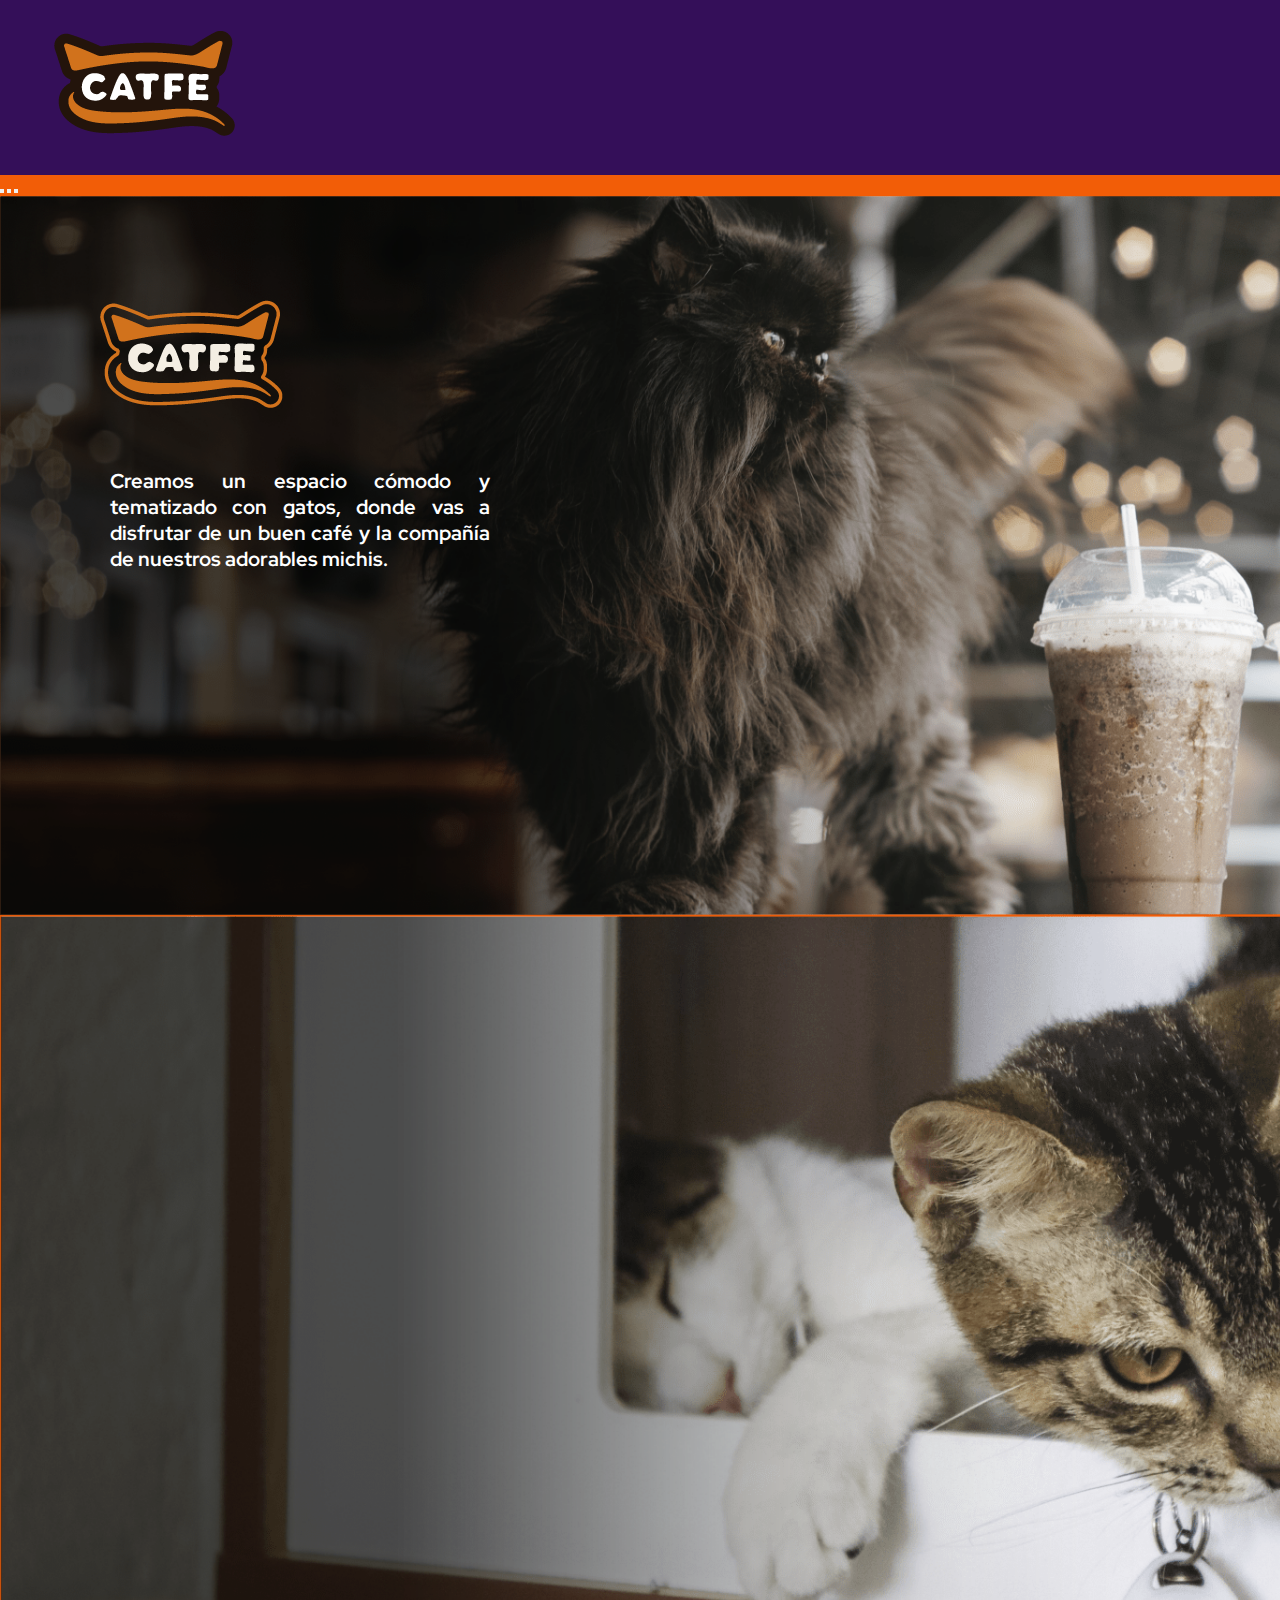
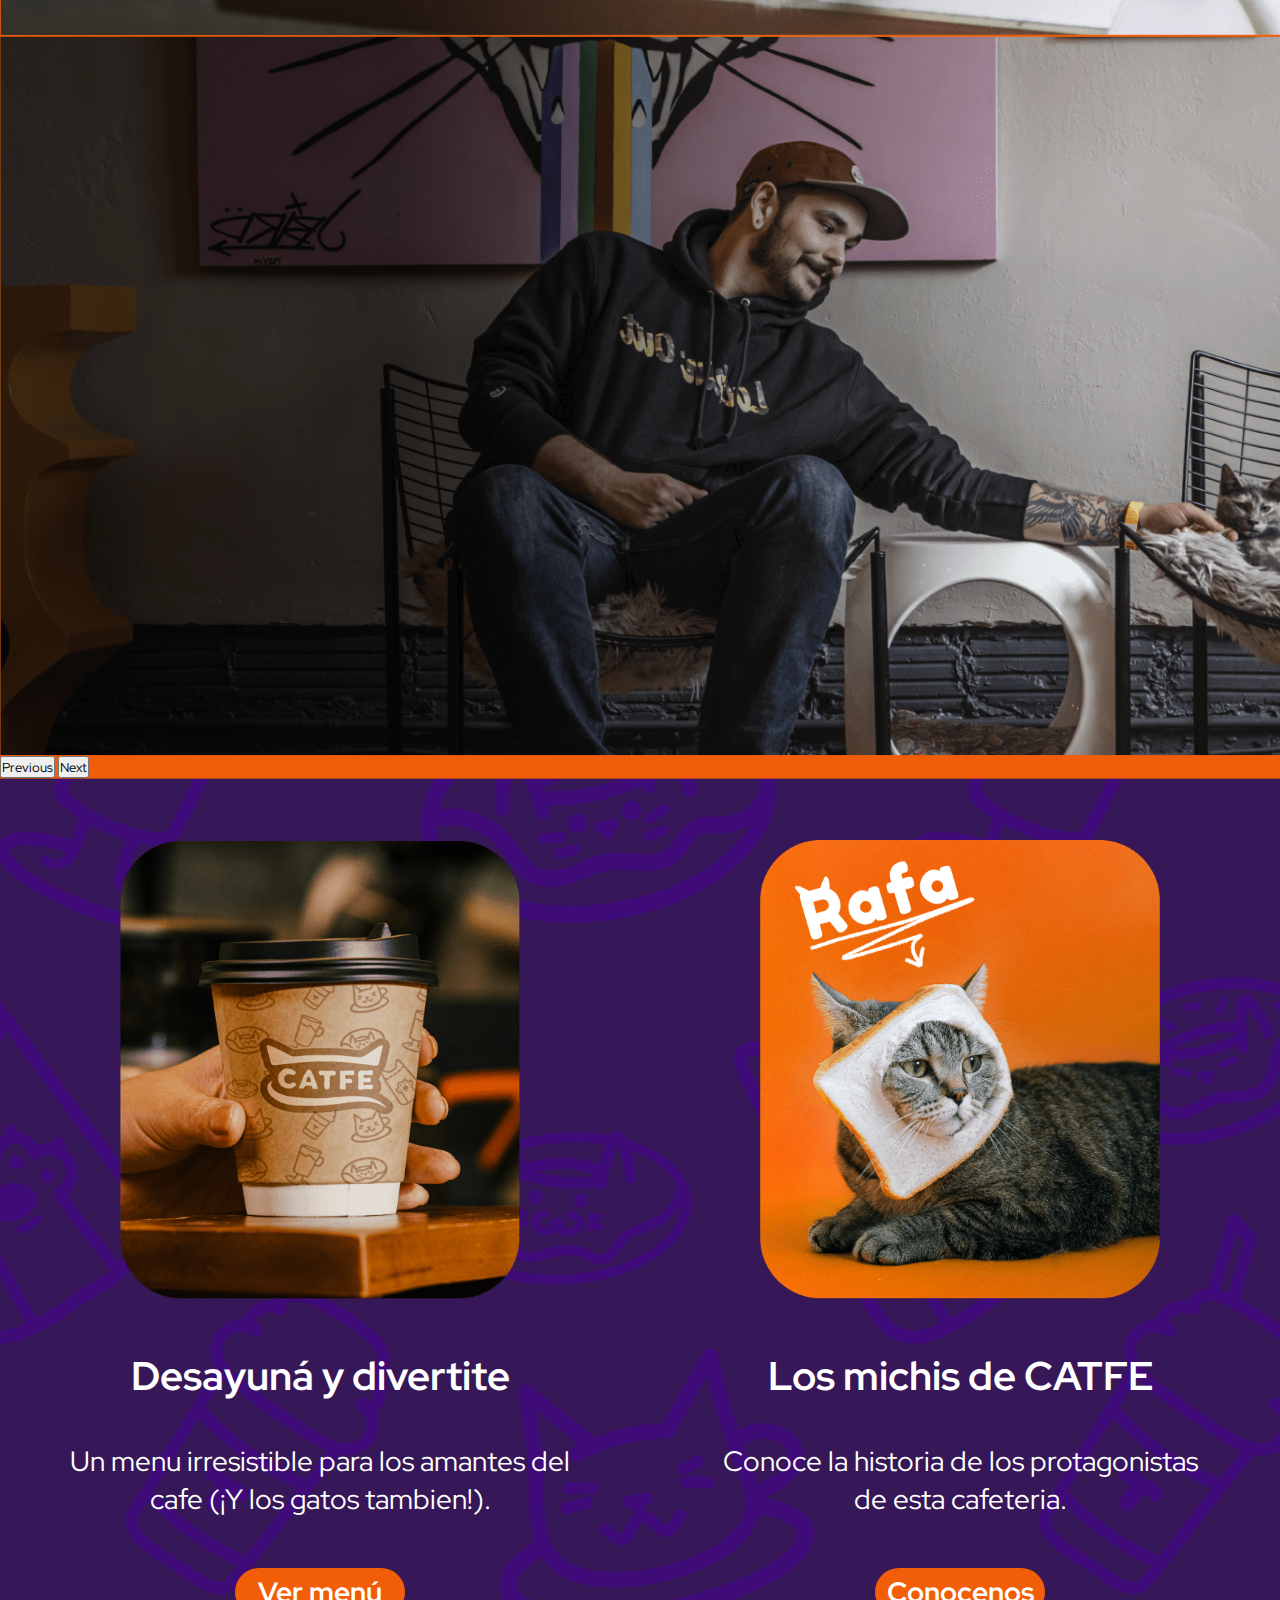
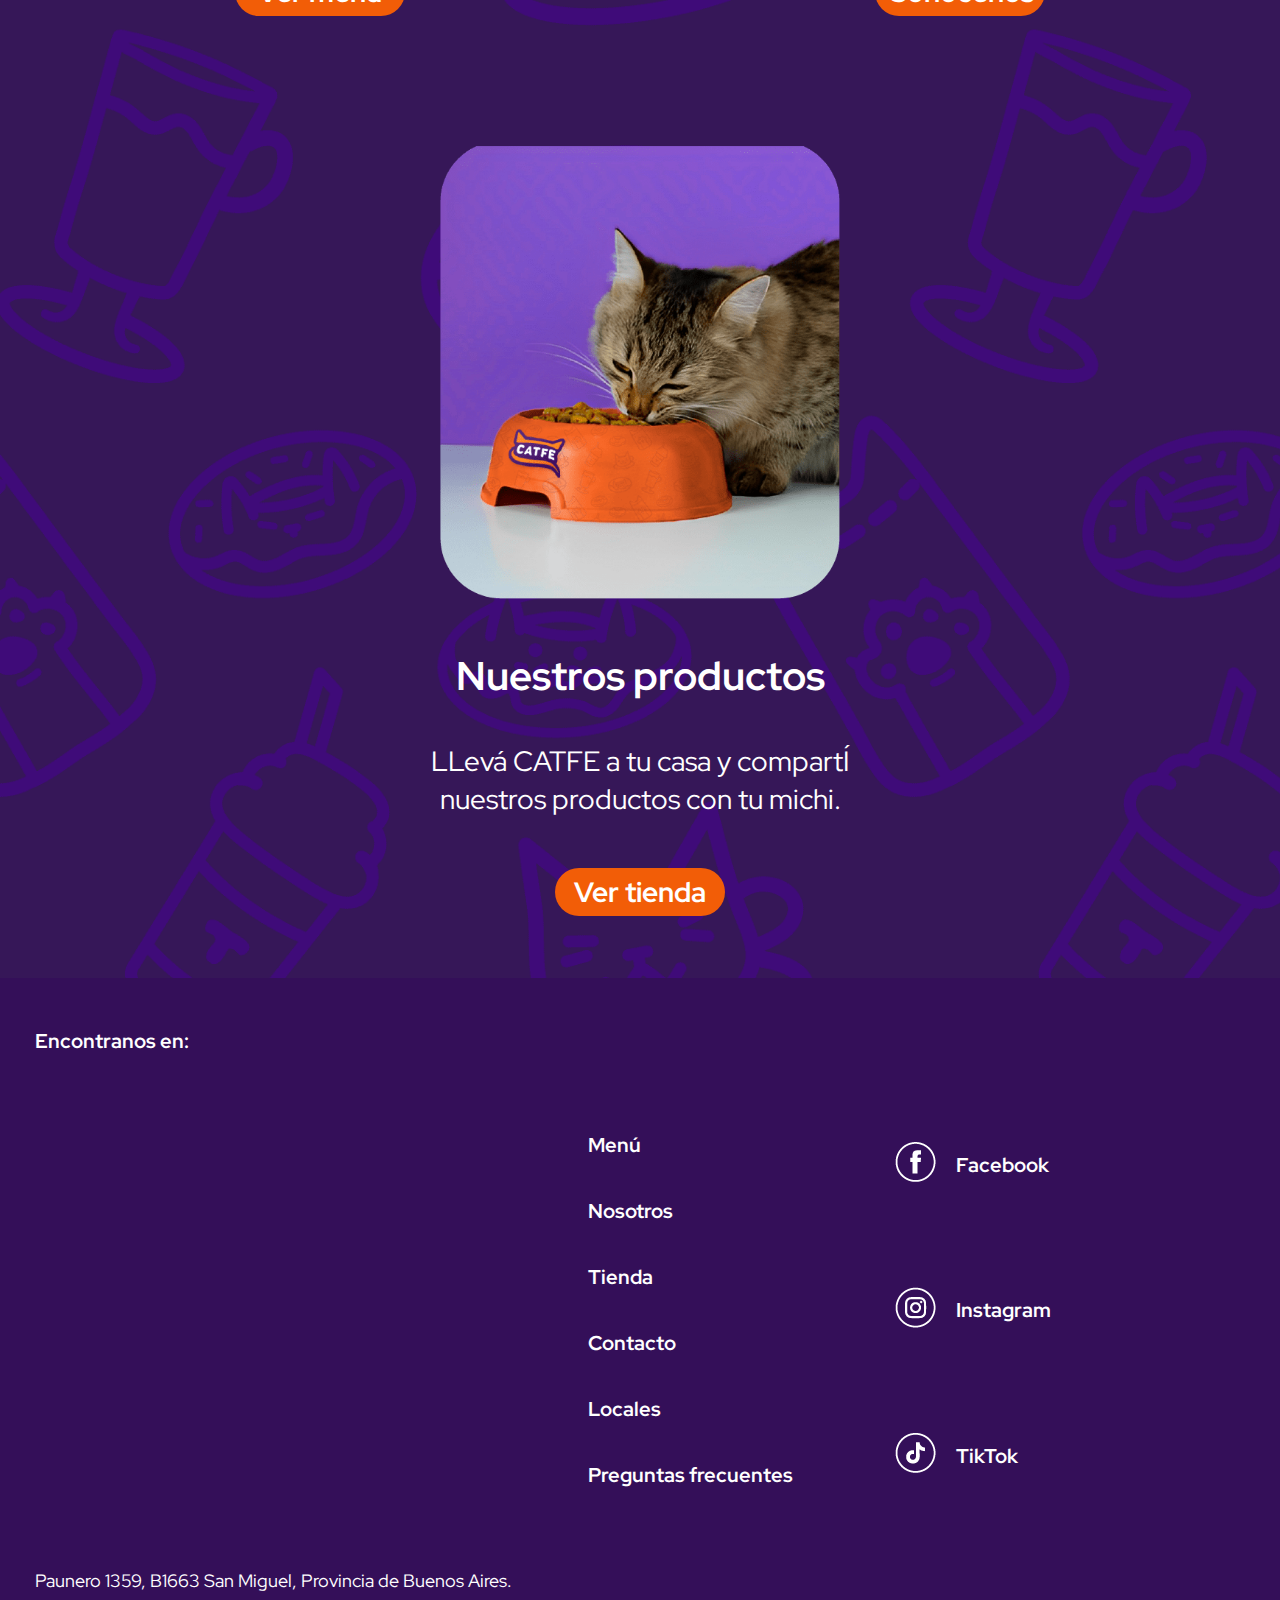
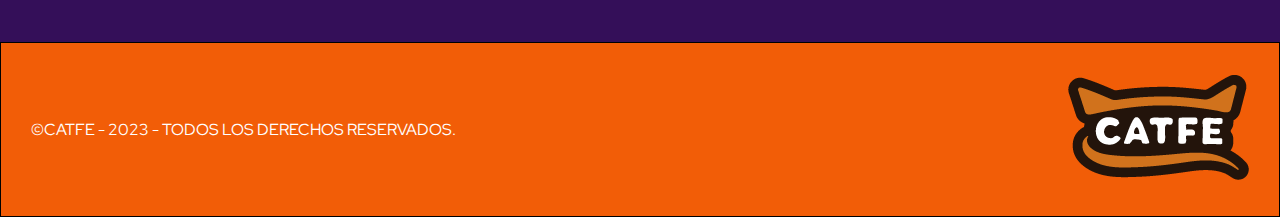
==== index.html @ cca4a837 "Update carousell and img" ====
<!DOCTYPE html>
<html lang="en">

<head>
  <meta charset="UTF-8">
  <meta http-equiv="X-UA-Compatible" content="IE=edge">
  <meta name="viewport" content="width=device-width, initial-scale=1.0">
  <link rel="stylesheet" href="./css/styles.css">
  <link href="https://cdn.jsdelivr.net/npm/bootstrap@5.3.0-alpha1/dist/css/bootstrap.min.css" rel="stylesheet"
    integrity="sha384-GLhlTQ8iRABdZLl6O3oVMWSktQOp6b7In1Zl3/Jr59b6EGGoI1aFkw7cmDA6j6gD" crossorigin="anonymous">
  <script src="https://cdn.jsdelivr.net/npm/bootstrap@5.3.0-alpha1/dist/js/bootstrap.bundle.min.js"
    integrity="sha384-w76AqPfDkMBDXo30jS1Sgez6pr3x5MlQ1ZAGC+nuZB+EYdgRZgiwxhTBTkF7CXvN"
    crossorigin="anonymous"></script>
  <link rel="preconnect" href="https://fonts.googleapis.com">
  <link rel="preconnect" href="https://fonts.gstatic.com" crossorigin>
  <link href="https://fonts.googleapis.com/css2?family=Red+Hat+Display&display=swap" rel="stylesheet">
  <link rel="shortcut icon" href="./assets/catfelogo1.png" />
  <link rel="stylesheet" href="https://cdnjs.cloudflare.com/ajax/libs/font-awesome/6.3.0/css/all.min.css"
    integrity="sha512-SzlrxWUlpfuzQ+pcUCosxcglQRNAq/DZjVsC0lE40xsADsfeQoEypE+enwcOiGjk/bSuGGKHEyjSoQ1zVisanQ=="
    crossorigin="anonymous" referrerpolicy="no-referrer" />
  <title>Catfe</title>
</head>

<header>
  <nav>
    <div class="headerLogo">
      <a href="index.html"><img class="headerLogoImg" src="./assets/catfelogo1.png" alt="catfe logo"></a>
    </div>
    <div class="navRight">
      <ul>
        <li class="navBarItem"><a href="./pages/menu.html">MENÚ</a></li>
        <li class="navBarItem"><a href="./pages/nosotros.html">NOSOTROS</a></li>
        <li class="navBarItem"><a href="./pages/tienda.html">TIENDA</a></li>
        <li class="navBarItem"><a href="./pages/contacto.html">CONTACTO</a></li>
      </ul>
    </div>
    <label class="bars" for="check"><i class="fa-solid fa-bars"></i></label>
  </nav>
</header>

<body>
  <input type="checkbox" id="check">
  <div class="responsiveMenu">
    <ul>
      <li><a href="./pages/menu.html" class="responsiveMenuItem">MENÚ</a></li>
      <li><a href="./pages/nosotros.html">NOSOTROS</a></li>
      <li><a href="./pages/tienda.html">TIENDA</a></li>
      <li><a href="./pages/contacto.html">CONTACTO</a></li>
    </ul>
  </div>
  <div class="overCarousel">
    <div class="logoOverCarousel">
      <img src="./assets/catfelogo2.png" alt="catfe logo">
    </div>
    <div class="textOverCarousel">
      Creamos un espacio cómodo y tematizado con gatos, donde vas a disfrutar de un buen café y la compañía de nuestros
      adorables michis.
    </div>
  </div>
  <div class="carousel">
    <div id="carouselExampleIndicators" class="carousel slide">
      <div class="carousel-indicators">
        <button type="button" data-bs-target="#carouselExampleIndicators" data-bs-slide-to="0" class="active"
          aria-current="true" aria-label="Slide 1"></button>
        <button type="button" data-bs-target="#carouselExampleIndicators" data-bs-slide-to="1"
          aria-label="Slide 2"></button>
        <button type="button" data-bs-target="#carouselExampleIndicators" data-bs-slide-to="2"
          aria-label="Slide 3"></button>
      </div>
      <div class="carousel-inner">
        <div class="carousel-item active">
          <img src="./assets/Carrusel 1.png" class="d-block c-img w-100" alt="Gato negro">
        </div>
        <div class="carousel-item">
          <img src="./assets/Carrusel 2.png" class="d-block c-img w-100" alt="Gato acostado">
        </div>
        <div class="carousel-item">
          <img src="./assets/Carrusel 3.png" class="d-block c-img w-100" alt="Acariciando gato">
        </div>
      </div>
      <button class="carousel-control-prev" type="button" data-bs-target="#carouselExampleIndicators"
        data-bs-slide="prev">
        <span class="carousel-control-prev-icon" aria-hidden="true"></span>
        <span class="visually-hidden">Previous</span>
      </button>
      <button class="carousel-control-next" type="button" data-bs-target="#carouselExampleIndicators"
        data-bs-slide="next">
        <span class="carousel-control-next-icon" aria-hidden="true"></span>
        <span class="visually-hidden">Next</span>
      </button>
    </div>
  </div>
 
  <div class="cards">
    <div class="cardBox">
      <div class="cardBoxImg">
        <img class="cardImage" src="./assets/Desayuna .png" alt="Desayuna">
      </div>
      <div class="cardTitle">
        Desayuná y divertite
      </div>
      <div class="cardText">
        Un menu irresistible para los amantes del cafe (¡Y los gatos tambien!).
      </div>
      <div class="cardButton">
        <a href="./pages/menu.html">Ver menú</a>
      </div>
    </div>
    <div class="cardBox">
      <div class="cardBoxImg">
        <img class="cardImage" src="./assets/Los michis.png" alt="Los michis">
      </div>
      <div class="cardTitle">
        Los michis de CATFE
      </div>
      <div class="cardText">
        Conoce la historia de los protagonistas de esta cafeteria.
      </div>
      <div class="cardButton">
        <a href="./pages/nosotros.html">Conocenos</a>
      </div>
    </div>
    <div class="cardBox">
      <div class="cardBoxImg">
        <img class="cardImage" src="./assets/Nuestros productos.png" alt="Productos">
      </div>
      <div class="cardTitle">
        Nuestros productos
      </div>
      <div class="cardText">
        LLevá CATFE a tu casa y compartÍ nuestros productos con tu michi.
      </div>
      <div class="cardButton">
        <a href="./pages/tienda.html">Ver tienda</a>
      </div>
    </div>
  </div>
</body>

<footer>
  <div class="footerUp">
    <div class="location">
      <div class="locationTitle">
        Encontranos en:
      </div>
      <div class="mapBox">
        <iframe class="locationMap"
          src="https://www.google.com/maps/embed?pb=!1m18!1m12!1m3!1d3286.400500381599!2d-58.708805399999996!3d-34.543413699999995!2m3!1f0!2f0!3f0!3m2!1i1024!2i768!4f13.1!3m3!1m2!1s0x95bcbdfd90e41bb9%3A0x206c4e652dd1e69f!2sHavanna!5e0!3m2!1ses-419!2sar!4v1676316884840!5m2!1ses-419!2sar"
          width="600" height="450" style="border:0;" allowfullscreen="" loading="lazy"
          referrerpolicy="no-referrer-when-downgrade"></iframe>
      </div>
      <div class="locationDescription">
        Paunero 1359, B1663 San Miguel, Provincia de Buenos Aires.
      </div>
    </div>
    <div class="footerLinks">
      <ul>
        <li><a href="./pages/menu.html">Menú</a></li>
        <li><a href="./pages/nosotros.html">Nosotros</a></li>
        <li><a href="./pages/tienda.html">Tienda</a></li>
        <li><a href="./pages/contacto.html">Contacto</a></li>
        <li><a href="./pages/locales.html">Locales</a></li>
        <li><a href="./pages/faqs.html">Preguntas frecuentes</a></li>
      </ul>
    </div>
    <div>
      <div class="footerRedes">
        <div class="redLogo">
          <img src="./assets/facebook-icon.png" alt="Ícono Facebook">
        </div>
        <div class="redName">
          Facebook
        </div>
      </div>
      <div class="footerRedes">
        <div class="redLogo">
          <img src="./assets/ig-icon.png" alt="Ícono Instagram">
        </div>
        <div class="redName">
          Instagram
        </div>
      </div>
      <div class="footerRedes">
        <div class="redLogo">
          <img src="./assets/tiktok-icon.png" alt="Ícono TikTok">
        </div>
        <div class="redName">
          TikTok
        </div>
      </div>
    </div>
  </div>
  <div class="footerDown">
    <div class="footerDownLeft">
      ©CATFE - 2023 - TODOS LOS DERECHOS RESERVADOS.
    </div>
    <div class="footerDownRight">
      <img class="footerLogo" src="./assets/catfelogo1.png" alt="Footer logo">
    </div>
  </div>
</footer>

</html>
---- css/styles.css ----
/* Main config */

* {
    margin: 0;
    padding: 0;
    list-style: none;
    text-decoration: none;
    box-sizing: border-box;
    font-family: 'Red Hat Display', sans-serif;
}

html {
    max-width: 1920px;
    margin: 0 auto;
    background-color: #F25D07;
}

/* Header style */

header {
    background-color: #340F59;
    height: 175px;
    z-index: 1;
}

nav {
    display: flex;
    justify-content: space-between;
}

.headerLogo {
    height: 68px;
    padding-top: 31px;
    padding-bottom: 31px;
    padding-left: 54px;
}

nav div ul {
    display: flex;
    padding-right: 30px;
}

.navBarItem {
    line-height: 175px;
    padding-left: 30px;
    padding-right: 30px;
}

nav div ul li a {
    color: white;
    font-size: 20px;
    text-decoration: none;
    font-weight: bold;
}

.bars {
    color: #F25D07;
    display: none;
}

#check {
    display: none;
}

/*Body style */

.responsiveMenu {
    display: none;
}

.overCarousel {
    position: absolute;
    top: 300px;
    left: 100px;
    z-index: 1;
    width: 400px;
}

.textOverCarousel {
    margin-top: 50px;
    padding: 5px 10px;
    border-radius: 10px;
    color: white;
    text-align: justify;
    font-size: 20px;
    font-weight: bold;
}

.carousel {
    z-index: 0;
}

.carousel-item {
    height: 80vh;
}

.c-img {
    height: 100%;
    object-fit: cover;
}

.cards {
    background-image: url("../assets/fondo-cards.png");
    height: 950px;
    display: flex;
    flex-wrap: wrap;
    justify-content: space-around;
    align-items: center;
}

.cardBox {
    width: 500px;
}

.cardImage {
    width: 400px;
    text-align: center;
    margin-bottom: 50px;
}

.cardBoxImg {
    display: flex;
    justify-content: center;
}

.cardTitle {
    color: white;
    text-align: center;
    font-weight: bold;
    font-size: 40px;
}

.cardText {
    color: white;
    text-align: center;
    font-size: 28px;
    margin-top: 40px;
}

.cardButton a {
    text-decoration: none;
    color: white;
    font-weight: bold;
}

.cardButton {
    text-align: center;
    background-color: #F25D07;
    width: 170px;
    margin: 0 auto;
    border-radius: 100px;
    font-size: 28px;
    padding: 5px 10px;
    margin-top: 50px;
}

/* Footer style */

.footerUp {
    display: flex;
    background-color: #340F59;
    color: white;
    justify-content: space-between;
    padding: 50px 35px;
    align-items: center;
}

.locationTitle {
    font-weight: bold;
    font-size: 20px;
    padding-bottom: 30px;
}

.locationMap {
    width: 500px;
}

.locationDescription {
    padding-top: 30px;
    font-size: 18px;
}

.footerLinks {
    margin-left: -400px;
}

.footerLinks ul li {
    padding: 20px;
    font-size: 20px;
}

.footerLinks ul li a {
    color: white;
    text-decoration: none;
    font-weight: bold;
}

.footerRedes {
    display: flex;
    padding: 30px;
    margin-left: -400px;
}

.redLogo {
    padding: 20px;
}

.redName {
    font-size: 20px;
    margin: auto 0;
    font-weight: bold;
}

.footerDown {
    display: flex;
    justify-content: space-between;
    background-color: #F25D07;
    color: white;
    border: solid 1px black;
    height: 175px;
    padding: 30px;
}

.footerDownLeft {
    margin: auto 0;
}

.footerDownRight {
    margin: auto 0;
}

/* Mobile style */

@media screen and (max-width: 1499px) {

    .navRight {
        display: none;
    }

    .bars {
        display: block;
        font-size: 50px;
        line-height: 175px;
        margin-right: 50px;
    }

    .responsiveMenu {
        display: block;
        position: absolute;
        z-index: 1;
        background-color: #F25D07;
        width: 100vw;
        height: 100vh;
        text-align: center;
        left: -100%;
        transition: all 0.5s;
    }

    #check:checked + .responsiveMenu {
        left: 0%;
    }

    .responsiveMenu ul li a {
        text-decoration: none;
        color: white;
        font-size: 30px;
        font-weight: bold;
        line-height: 160px;
    }

    .cards {
        height: 1800px;
        background-repeat: no-repeat;
        background-size: cover;
    }

}

@media screen and (max-width: 1199px) {

    .footerUp {
        flex-direction: column;
    }

    .mapBox {
        text-align: center;
    }

    .locationMap {
        width: 400px;
        height: 400px;
    }

    .locationDescription {
        margin-bottom: 50px;
    }

    .footerLinks {
        text-align: center;
        margin: 0;
    }

    .footerLinks ul {
        padding: 0;
        margin-bottom: 50px;
    }

    .footerRedes {
        text-align: center;
        margin: 0;
        padding: 0;
    }

}

@media screen and (max-width: 999px) {

    .cards {
        padding-top: 1px;
        height: 2200px;
        display: block;
    }

    .cardBox {
        width: 500px;
        margin: 100px auto;
    }

    .cardImage {
        width: 300px;
        text-align: center;
        margin-bottom: 50px;
    }

    .cardTitle {
        font-size: 30px;
    }

    .cardText {
        font-size: 18px;
    }

    .cardButton {
        width: 120px;
        font-size: 18px;
    }

    .footerLogo {
        height: 70px;
        padding-left: 50px;
    }

    .headerLogoImg {
        height: 70px;
        margin-top: 20px;
    }

    .cardBox {
        width: 300px;
        margin: 100px auto;
    }

    .locationMap {
        width: 380px;
        height: 380px;
    }

    .footerDownLeft {
        font-size: 13px;
    }

    .headerLogo {
        padding-left: 15px;
    }

}

@media screen and (max-width: 400px) {

    .locationMap {
        width: 330px;
        height: 330px;
    }

}
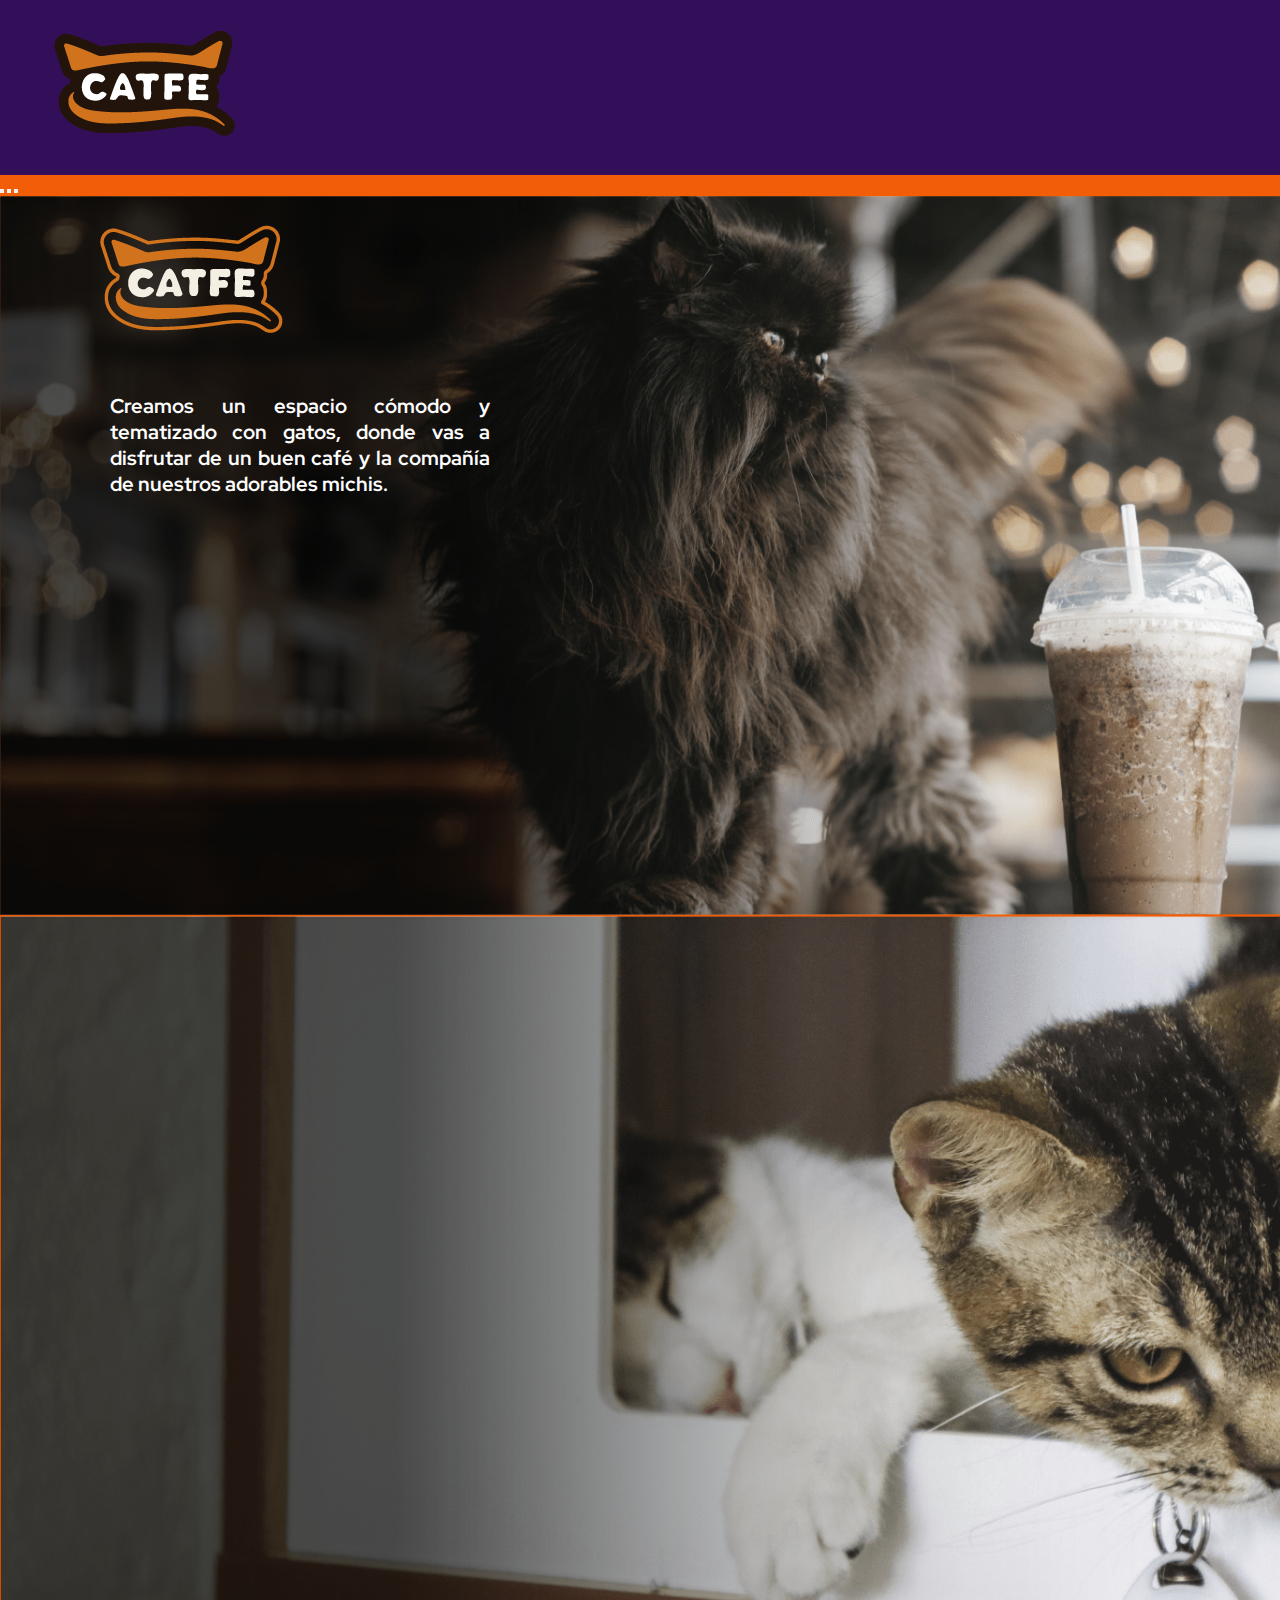
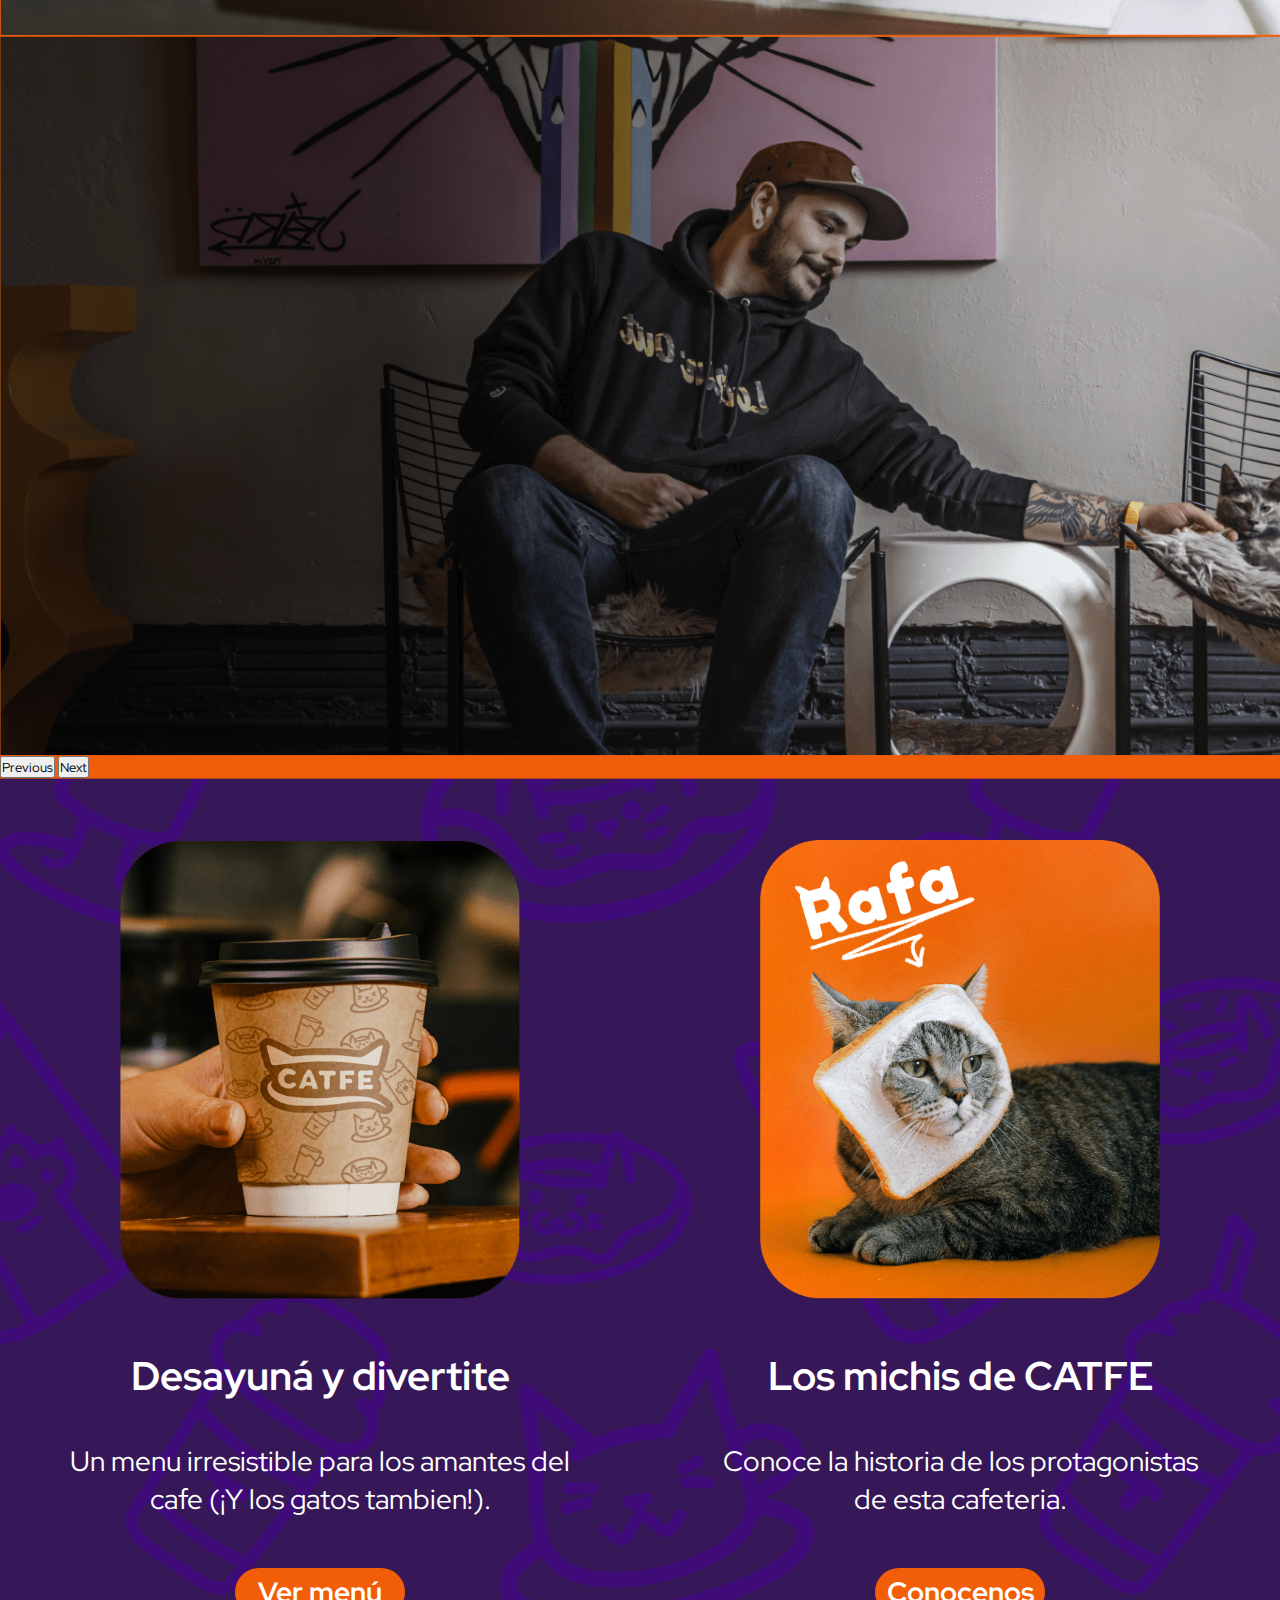
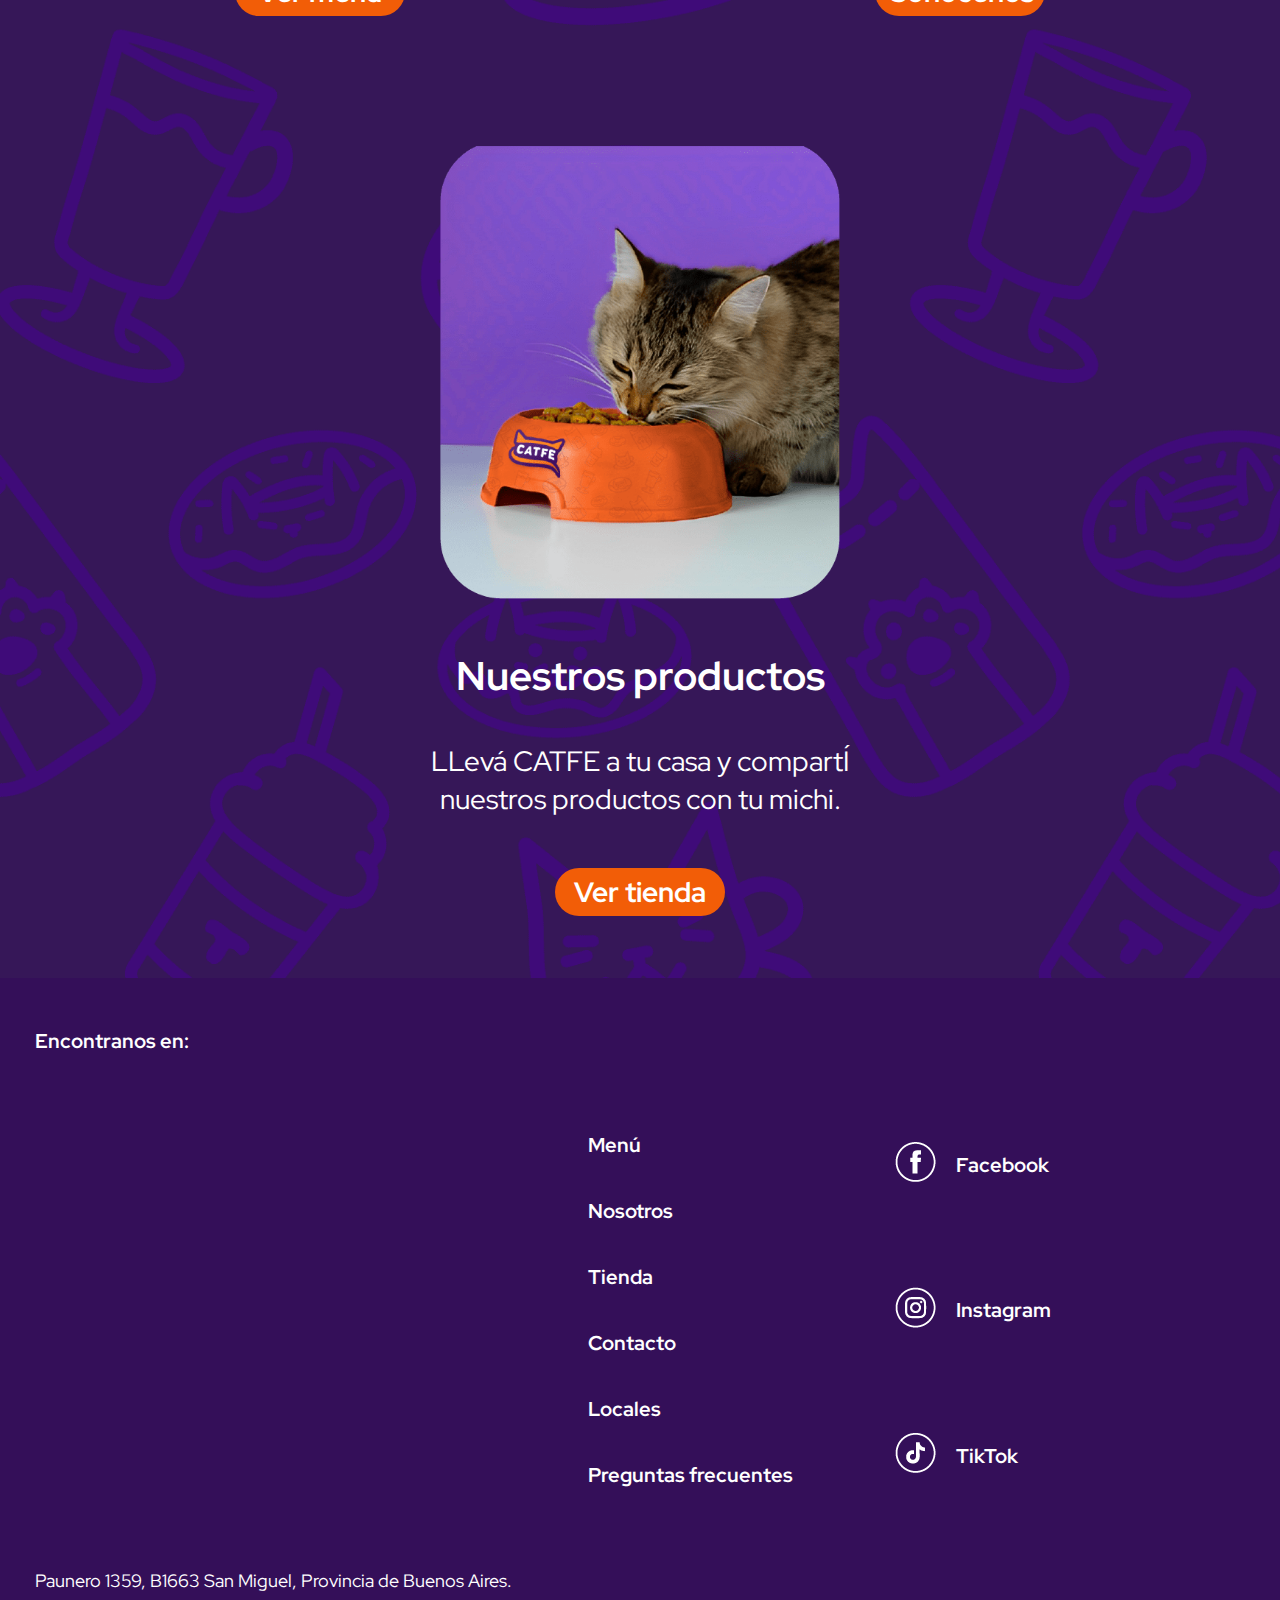
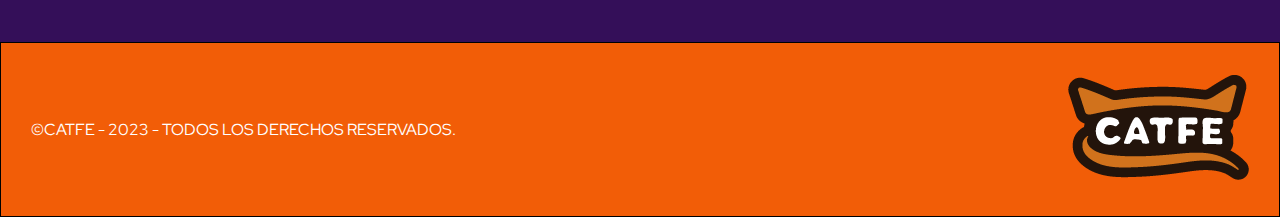
==== commit 5734cb45: "." ====
--- a/index.html
+++ b/index.html
@@ -49,8 +49,8 @@
     </ul>
   </div>
   <div class="overCarousel">
-    <div class="logoOverCarousel">
-      <img src="./assets/catfelogo2.png" alt="catfe logo">
+    <div>
+      <img class="logoOverCarousel" src="./assets/catfelogo2.png" alt="catfe logo">
     </div>
     <div class="textOverCarousel">
       Creamos un espacio cómodo y tematizado con gatos, donde vas a disfrutar de un buen café y la compañía de nuestros
--- a/css/styles.css
+++ b/css/styles.css
@@ -70,8 +70,8 @@
 
 .overCarousel {
     position: absolute;
-    top: 300px;
-    left: 100px;
+    margin-top: 50px;
+    margin-left: 100px;
     z-index: 1;
     width: 400px;
 }
@@ -256,7 +256,7 @@
         transition: all 0.5s;
     }
 
-    #check:checked + .responsiveMenu {
+    #check:checked+.responsiveMenu {
         left: 0%;
     }
 
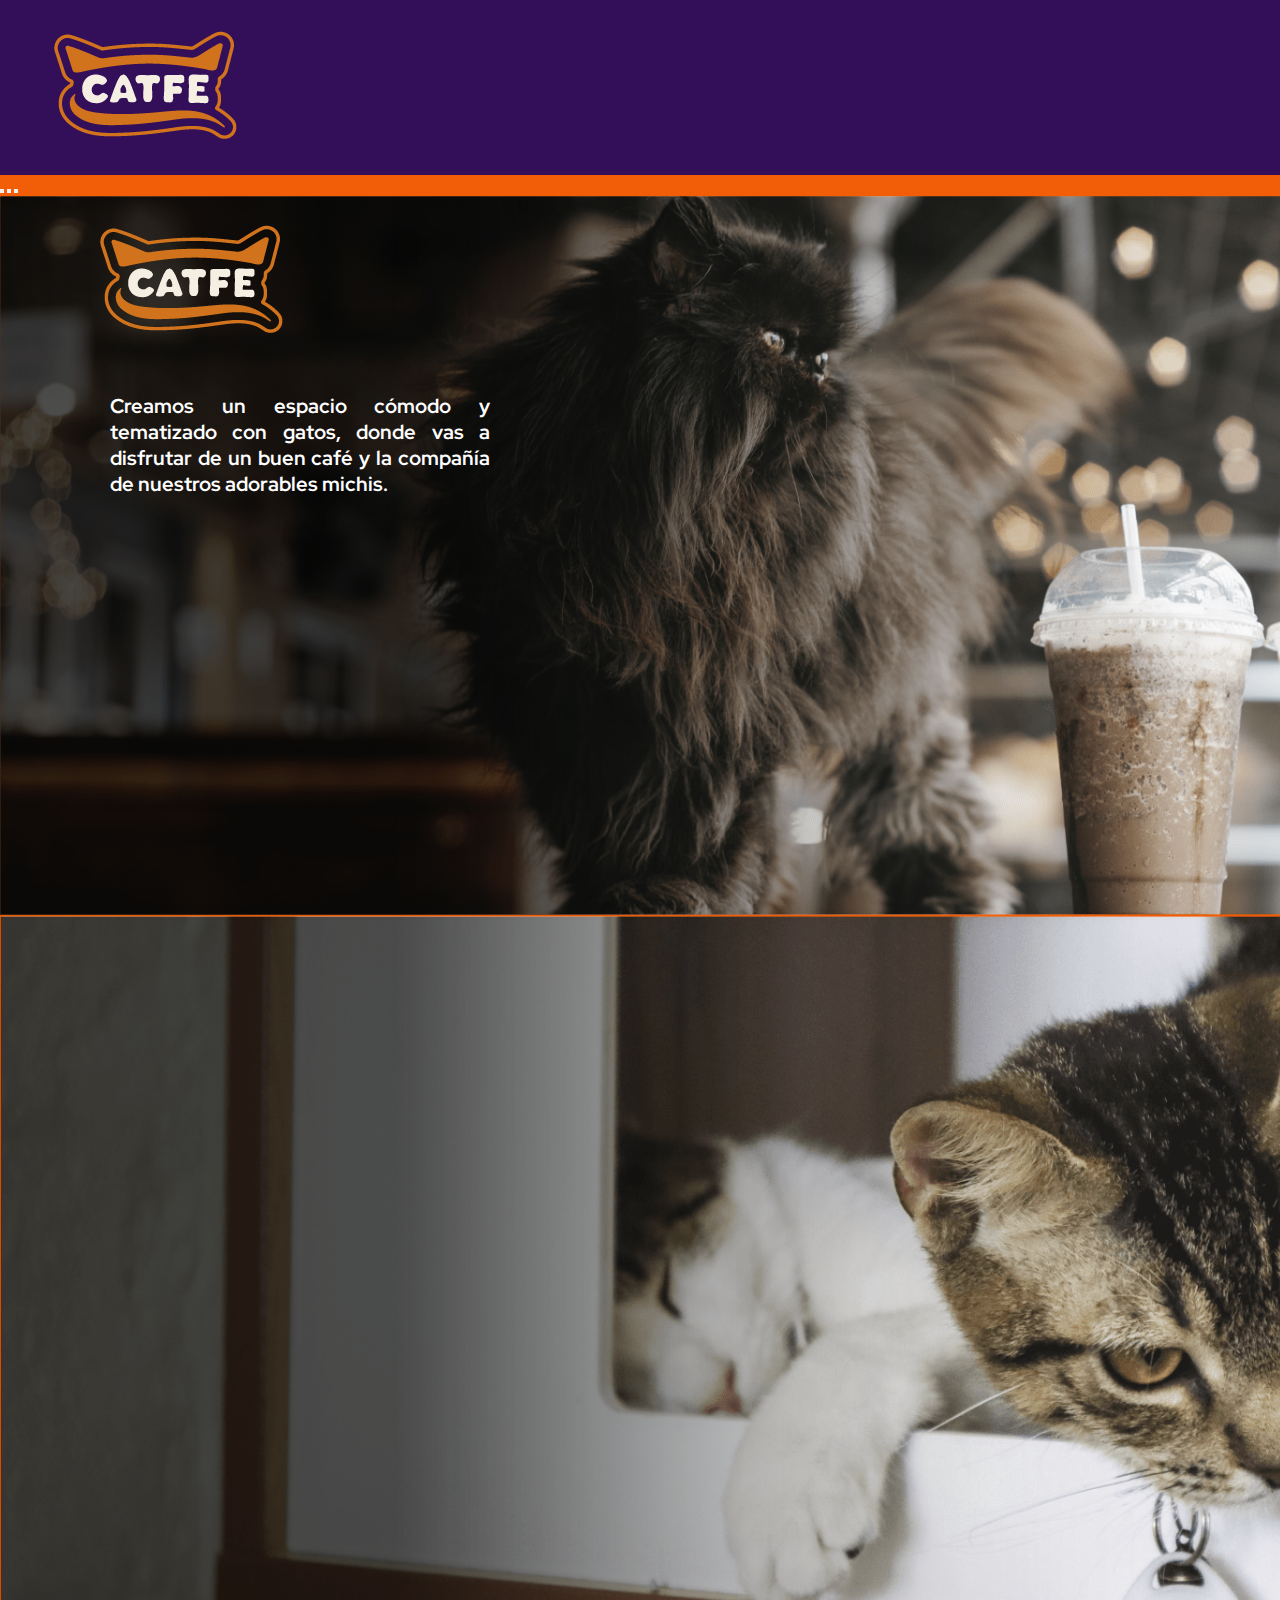
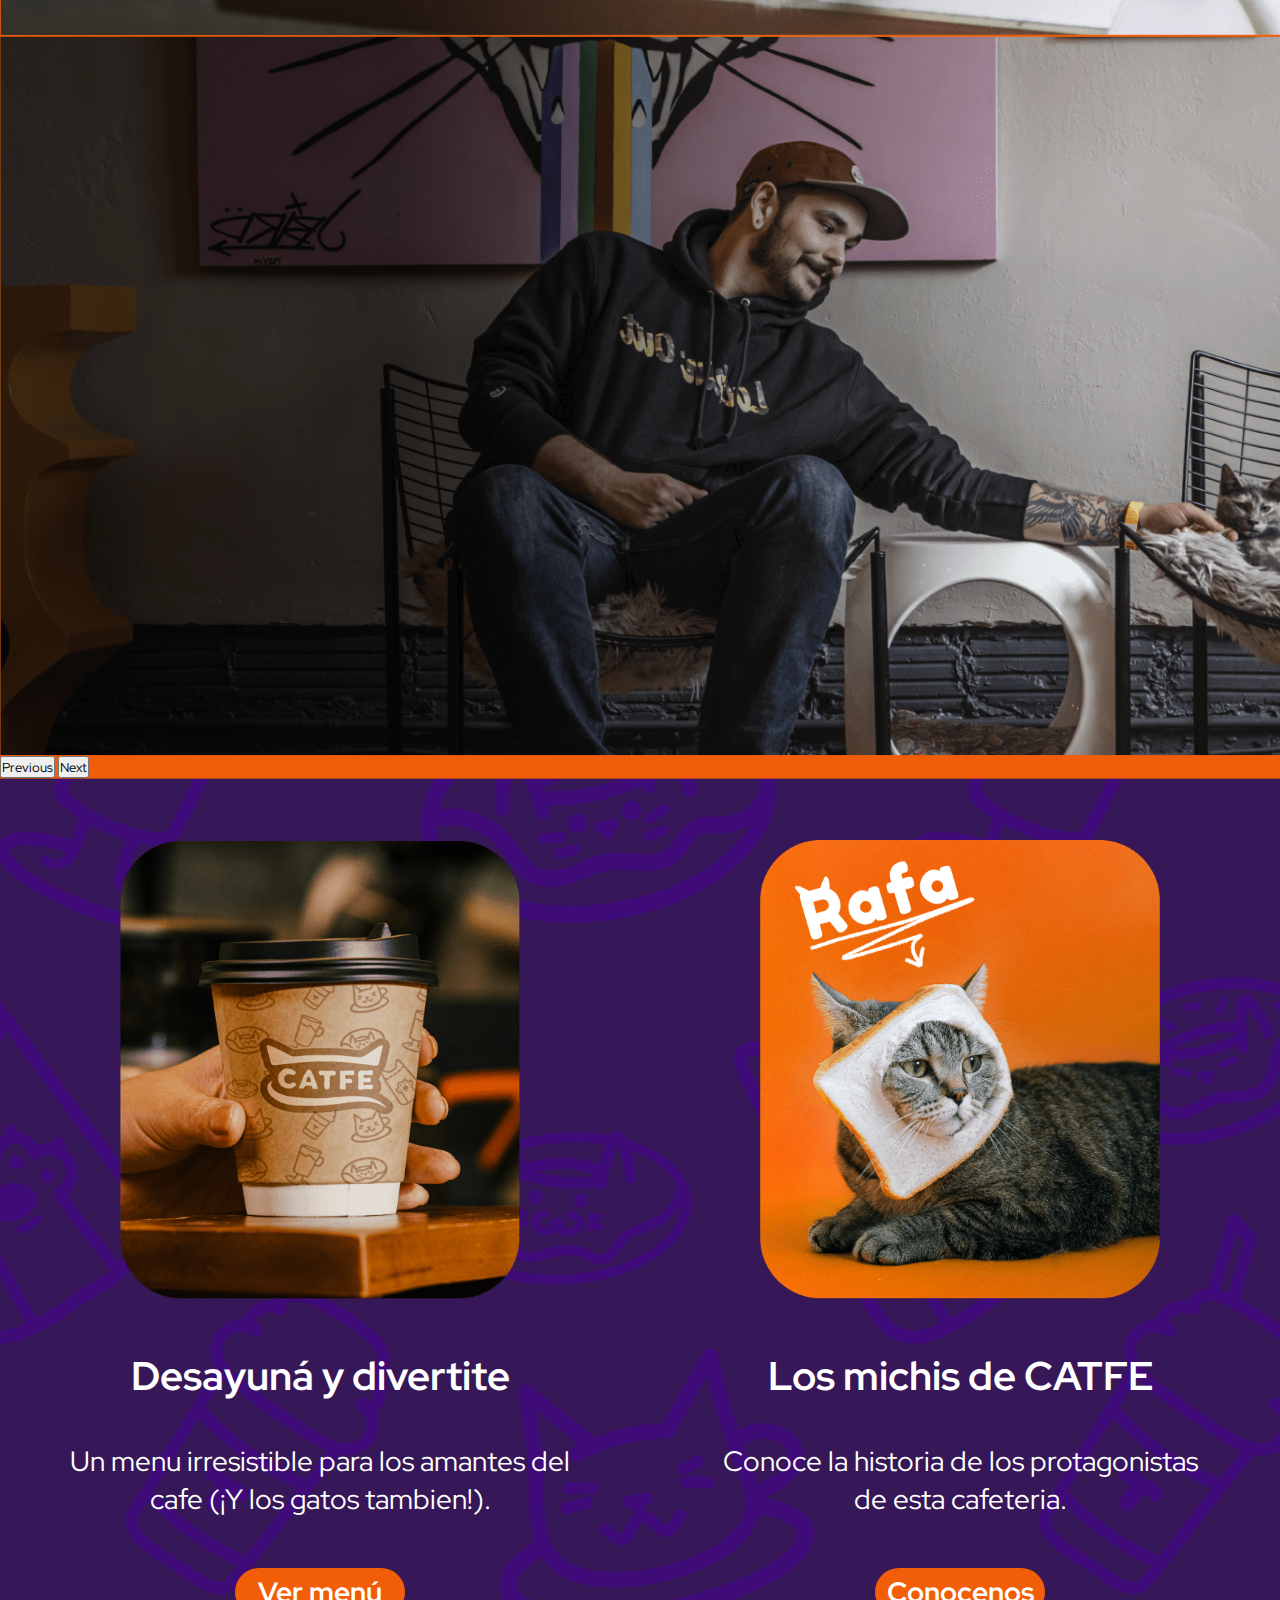
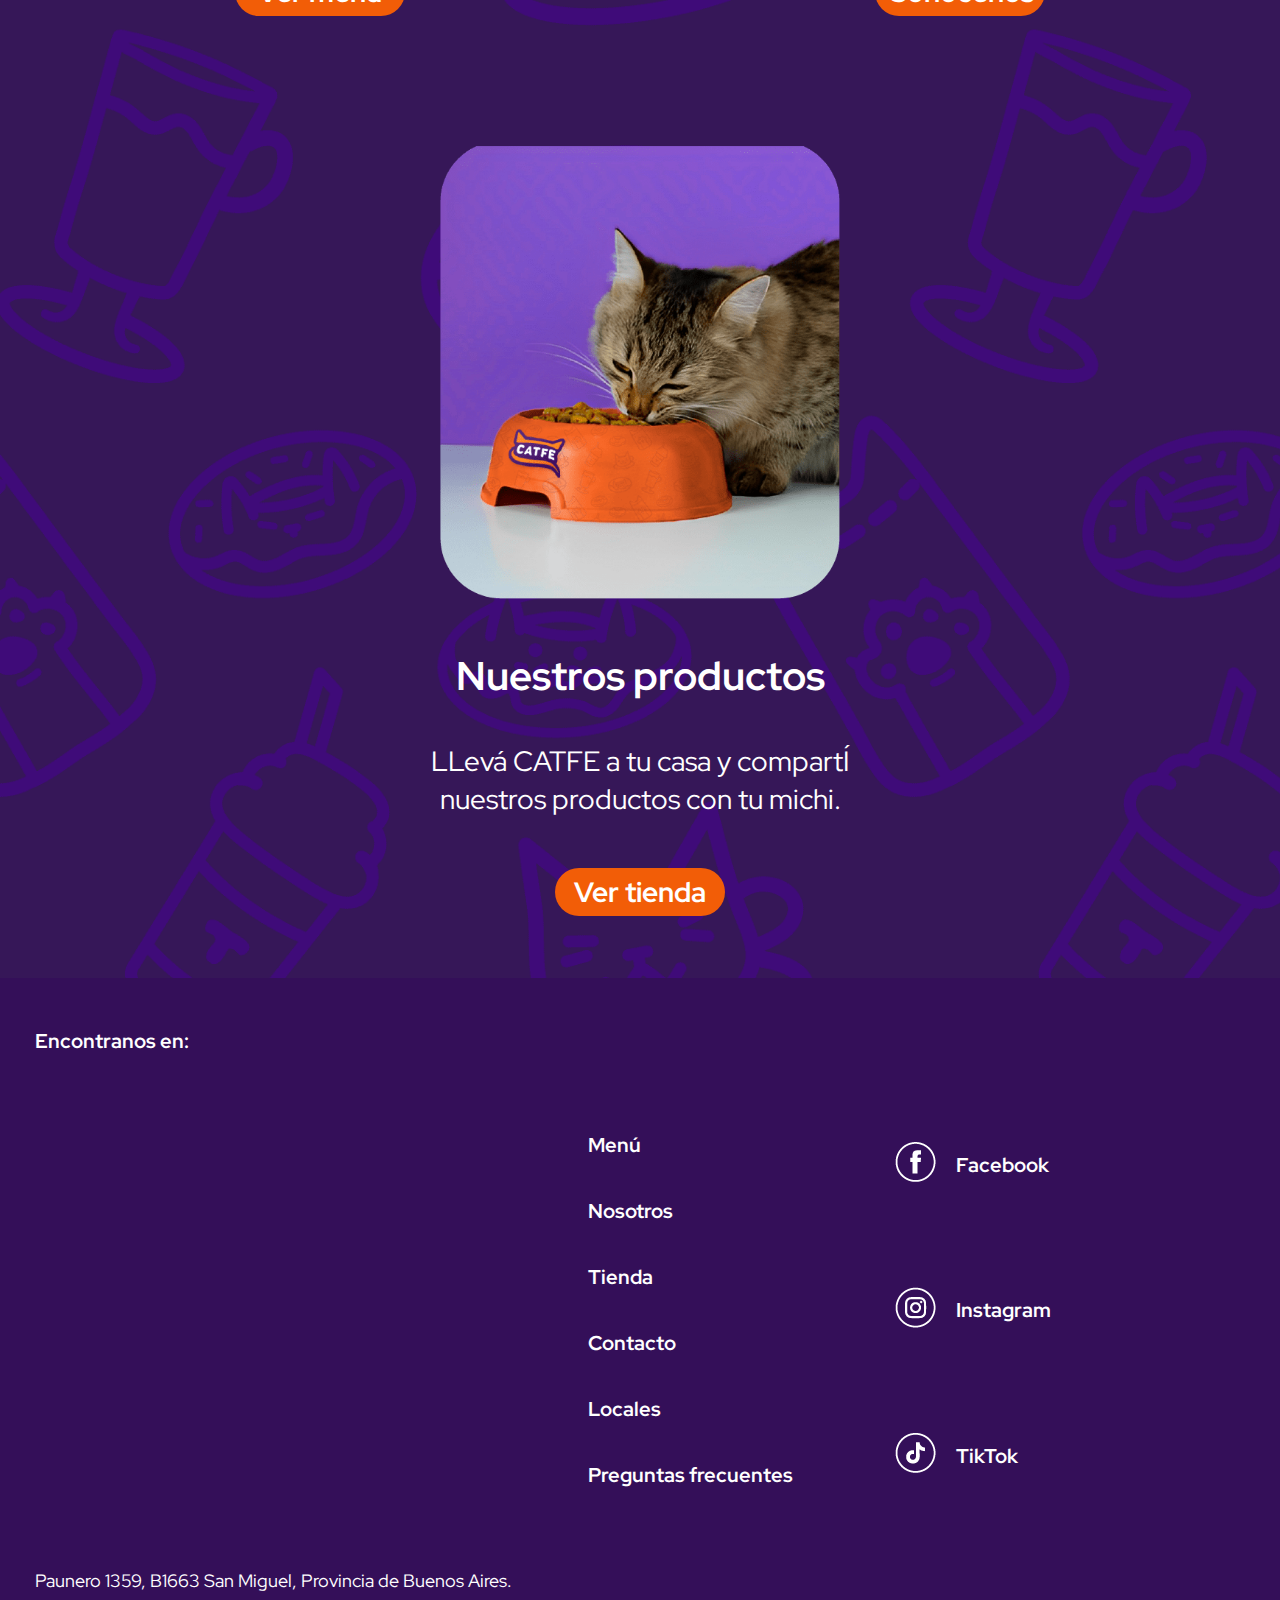
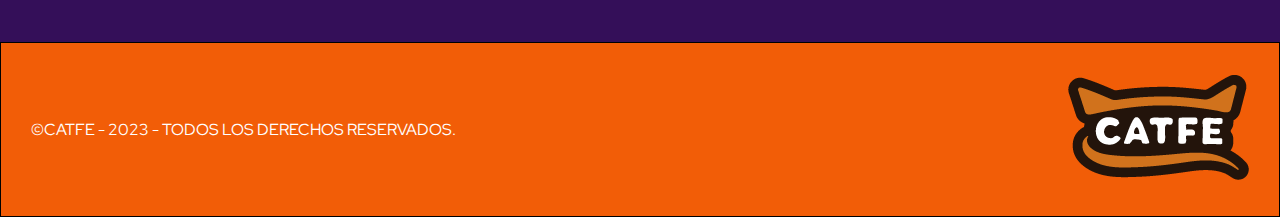
==== commit 08e82e04: "Responsive update" ====
--- a/index.html
+++ b/index.html
@@ -24,7 +24,7 @@
 <header>
   <nav>
     <div class="headerLogo">
-      <a href="index.html"><img class="headerLogoImg" src="./assets/catfelogo1.png" alt="catfe logo"></a>
+      <a href="index.html"><img class="headerLogoImg" src="./assets/catfelogo2.png" alt="catfe logo"></a>
     </div>
     <div class="navRight">
       <ul>
--- a/css/styles.css
+++ b/css/styles.css
@@ -375,6 +375,20 @@
 
 }
 
+@media screen and (max-width: 580px) {
+
+    .overCarousel {
+        margin-left: 20%;
+        margin-top: 30%;
+        width: 250px;
+    }
+
+    .textOverCarousel {
+        font-size: 17px;
+    }
+
+}
+
 @media screen and (max-width: 400px) {
 
     .locationMap {
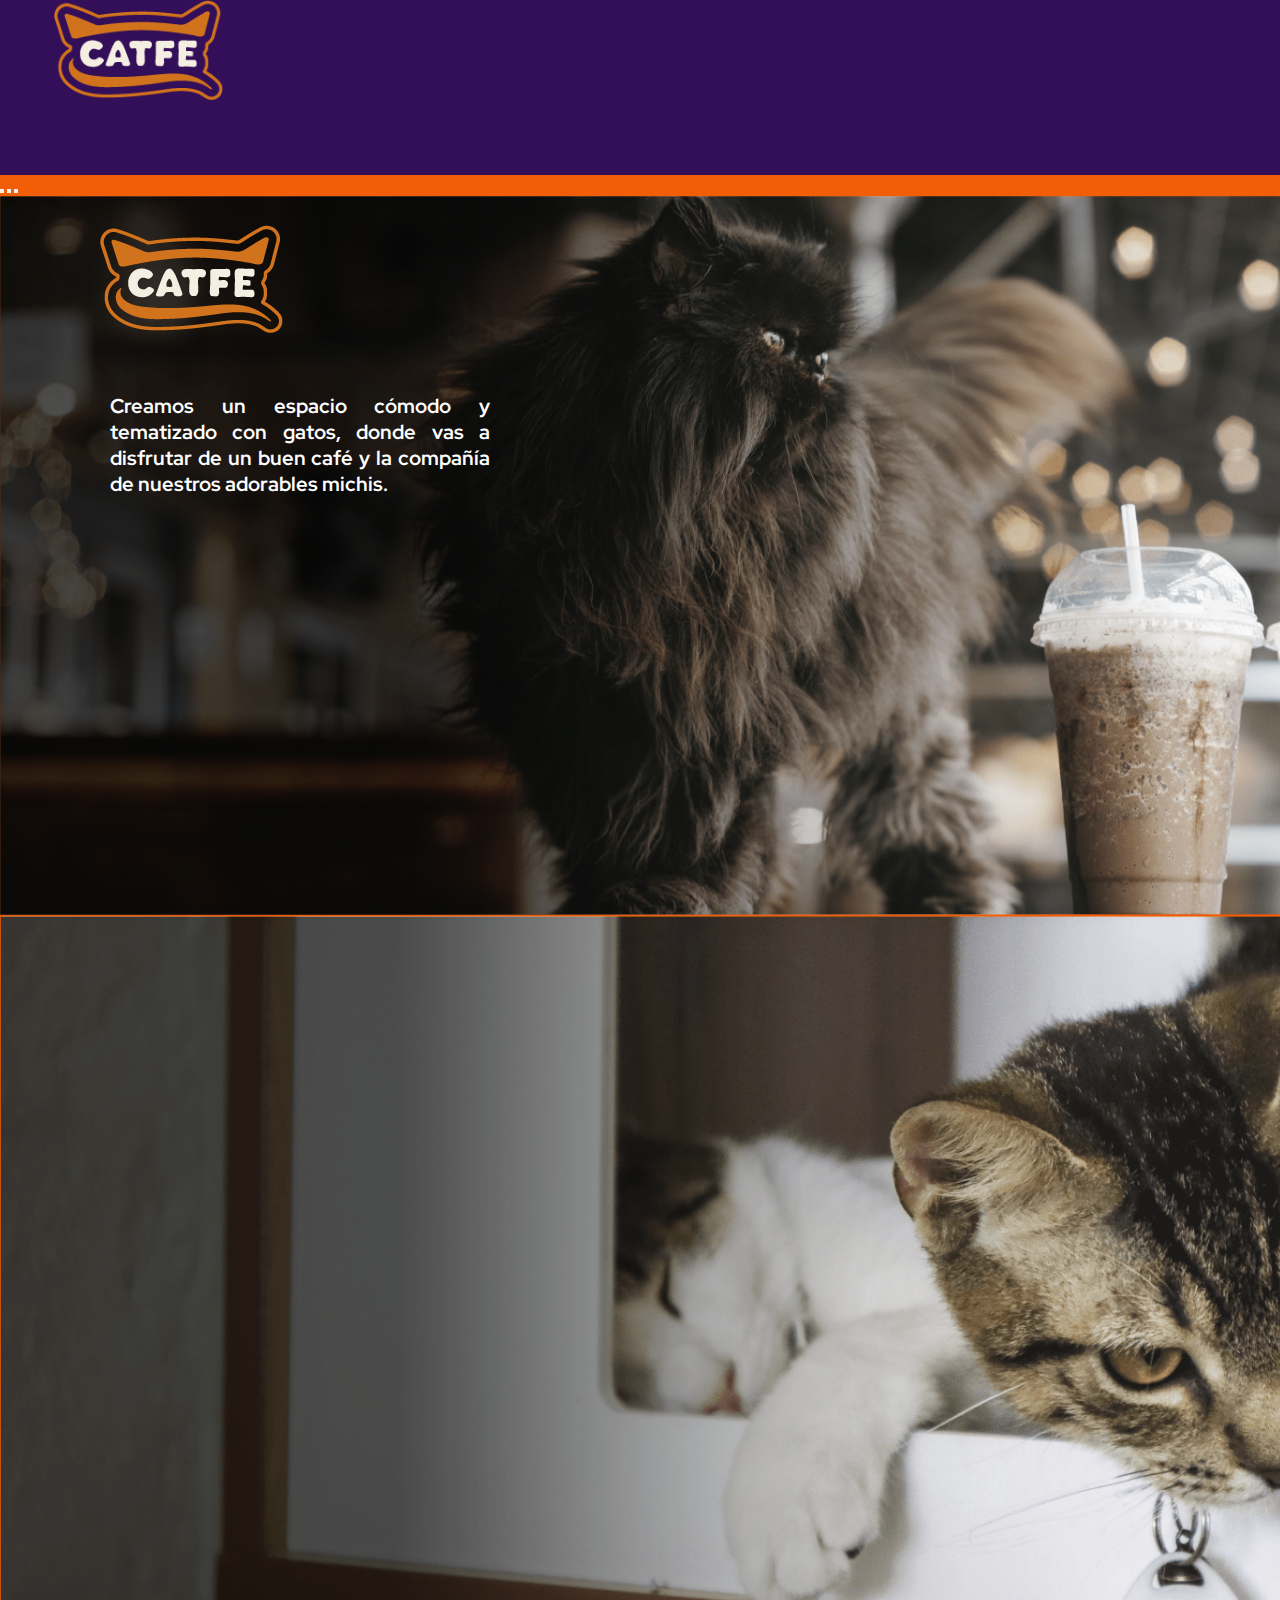
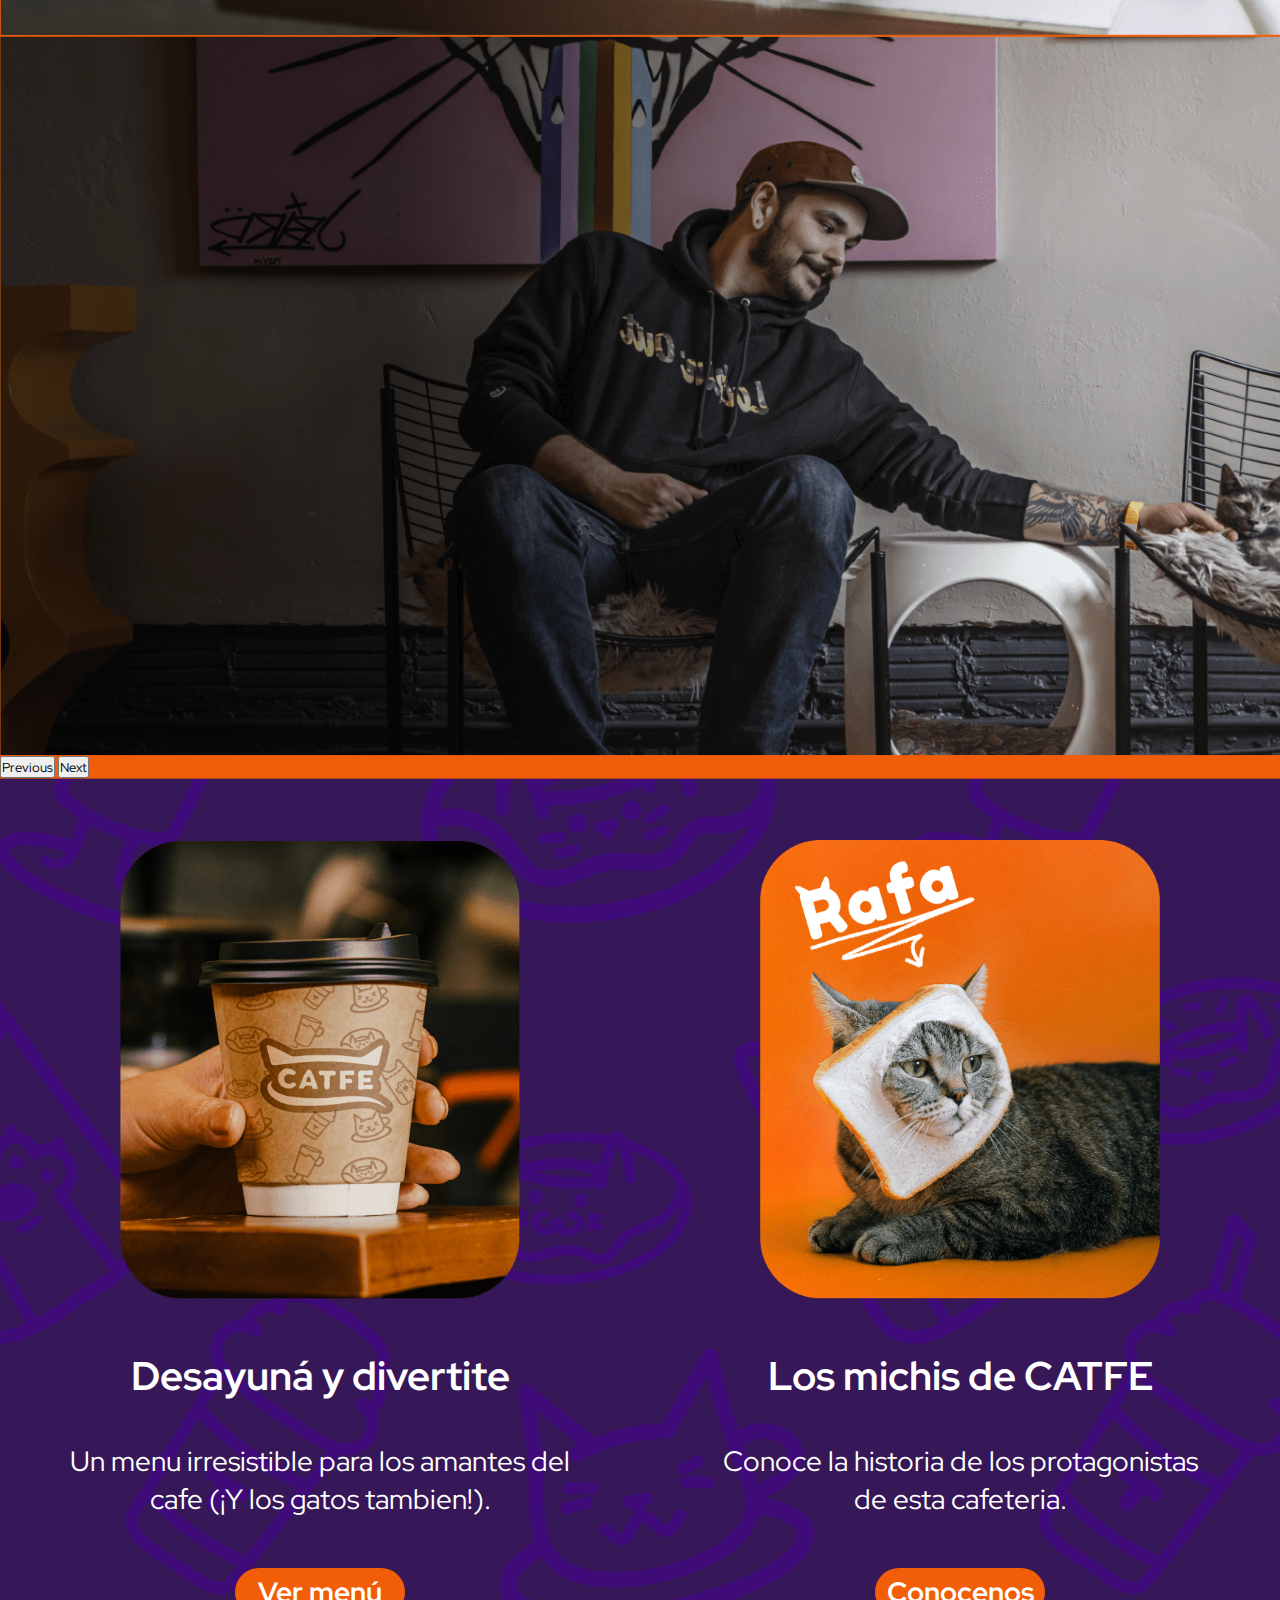
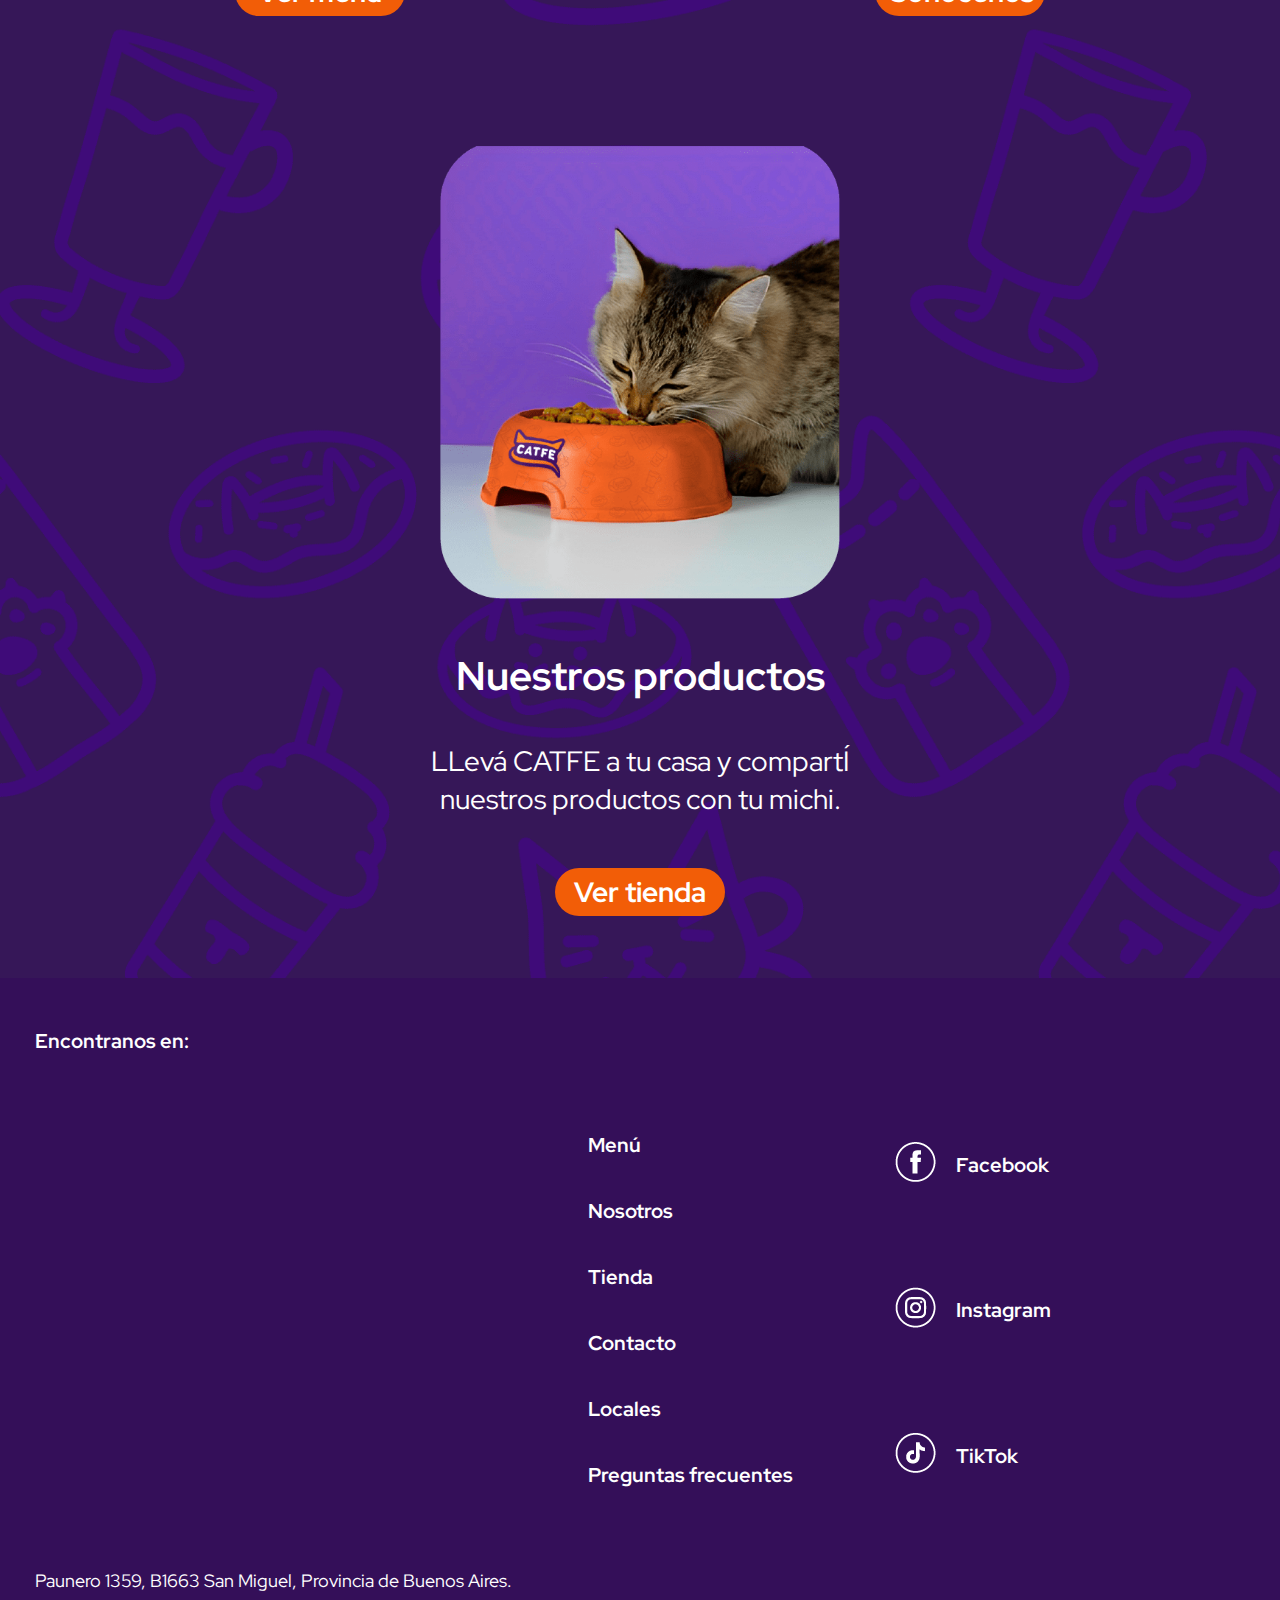
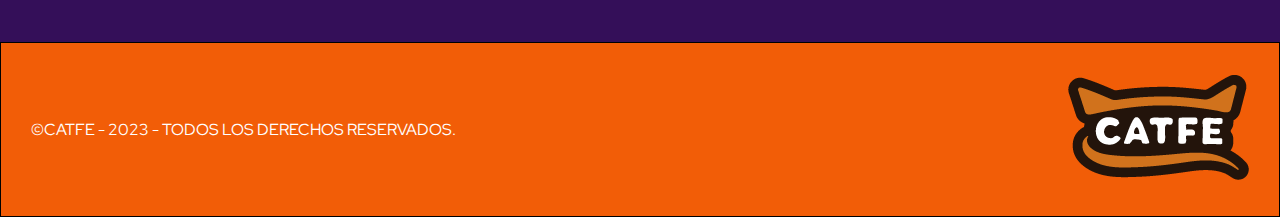
==== commit 586a0a5b: "Responsive update" ====
--- a/css/styles.css
+++ b/css/styles.css
@@ -30,9 +30,12 @@
 
 .headerLogo {
     height: 68px;
-    padding-top: 31px;
-    padding-bottom: 31px;
+    line-height: 175px;
     padding-left: 54px;
+}
+
+.headerLogoImg {
+    height: 100px;
 }
 
 nav div ul {
@@ -352,7 +355,7 @@
 
     .headerLogoImg {
         height: 70px;
-        margin-top: 20px;
+        padding-left: 30px;
     }
 
     .cardBox {
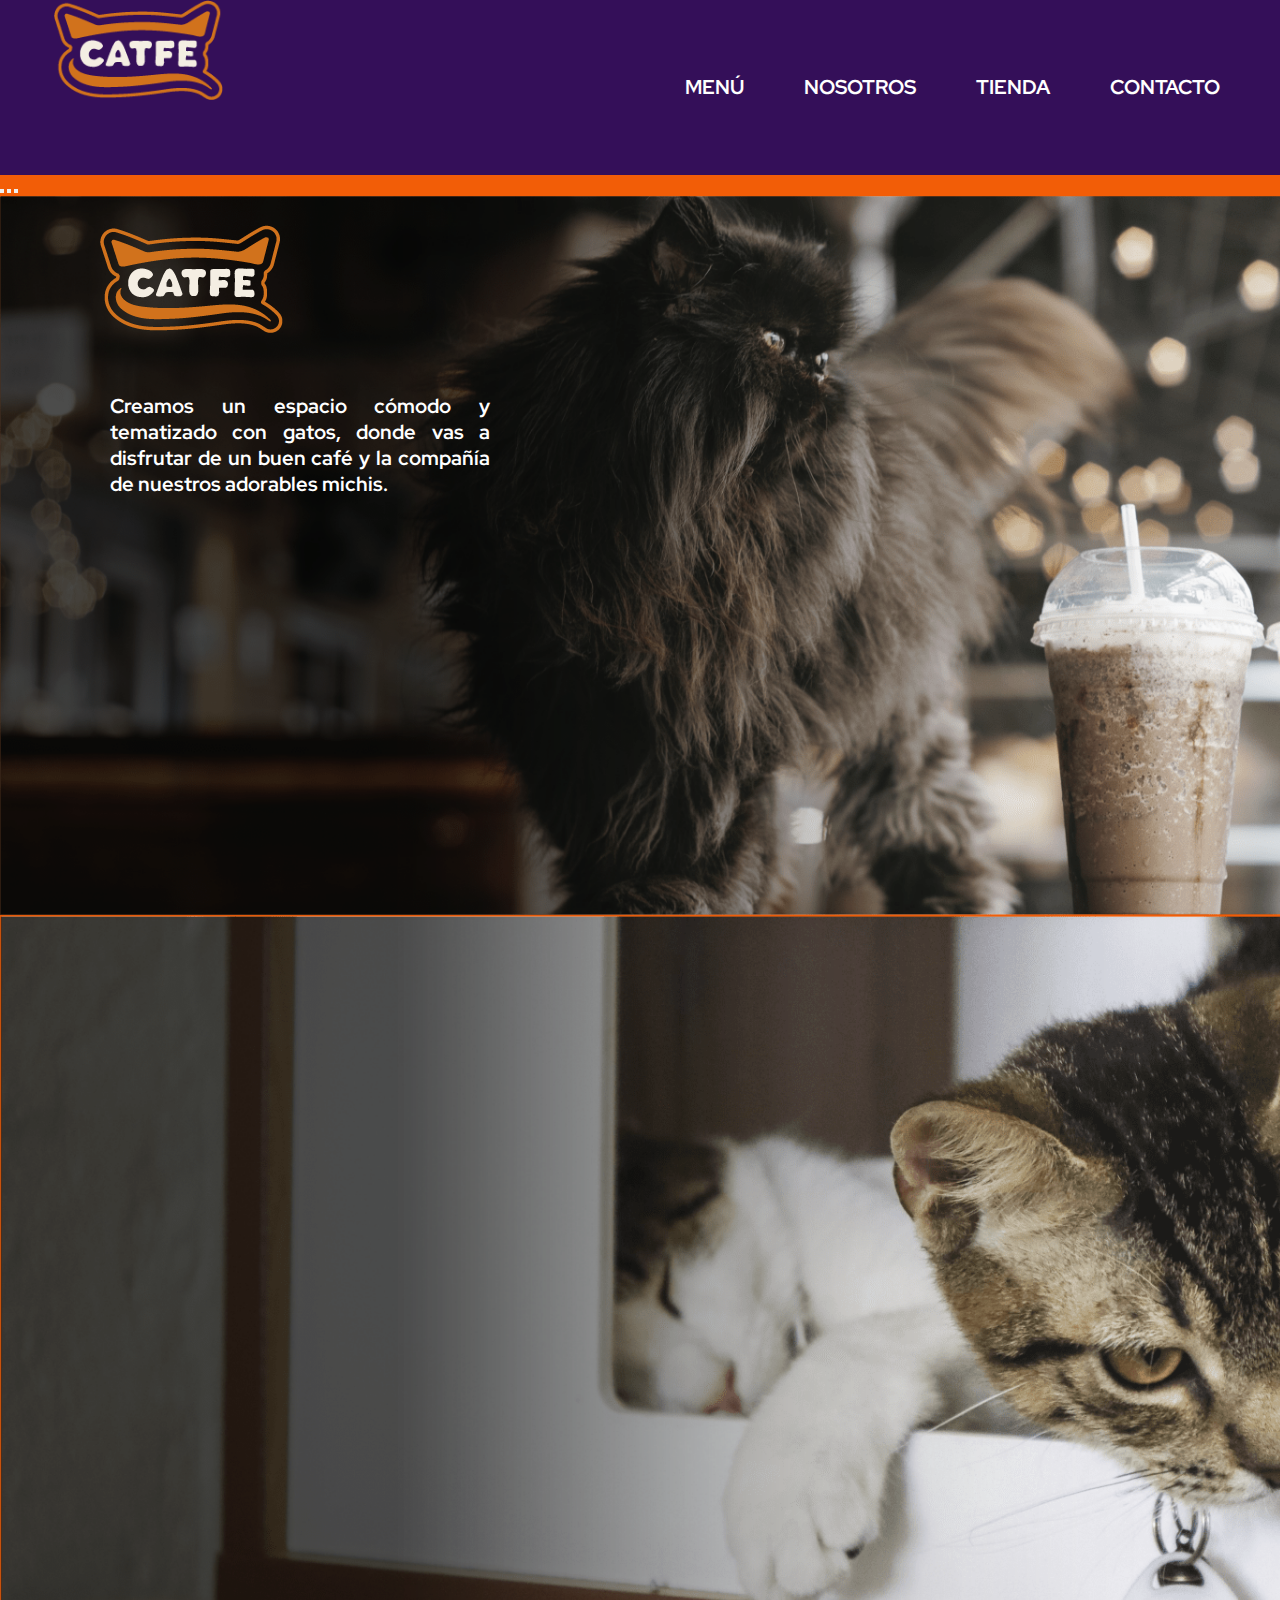
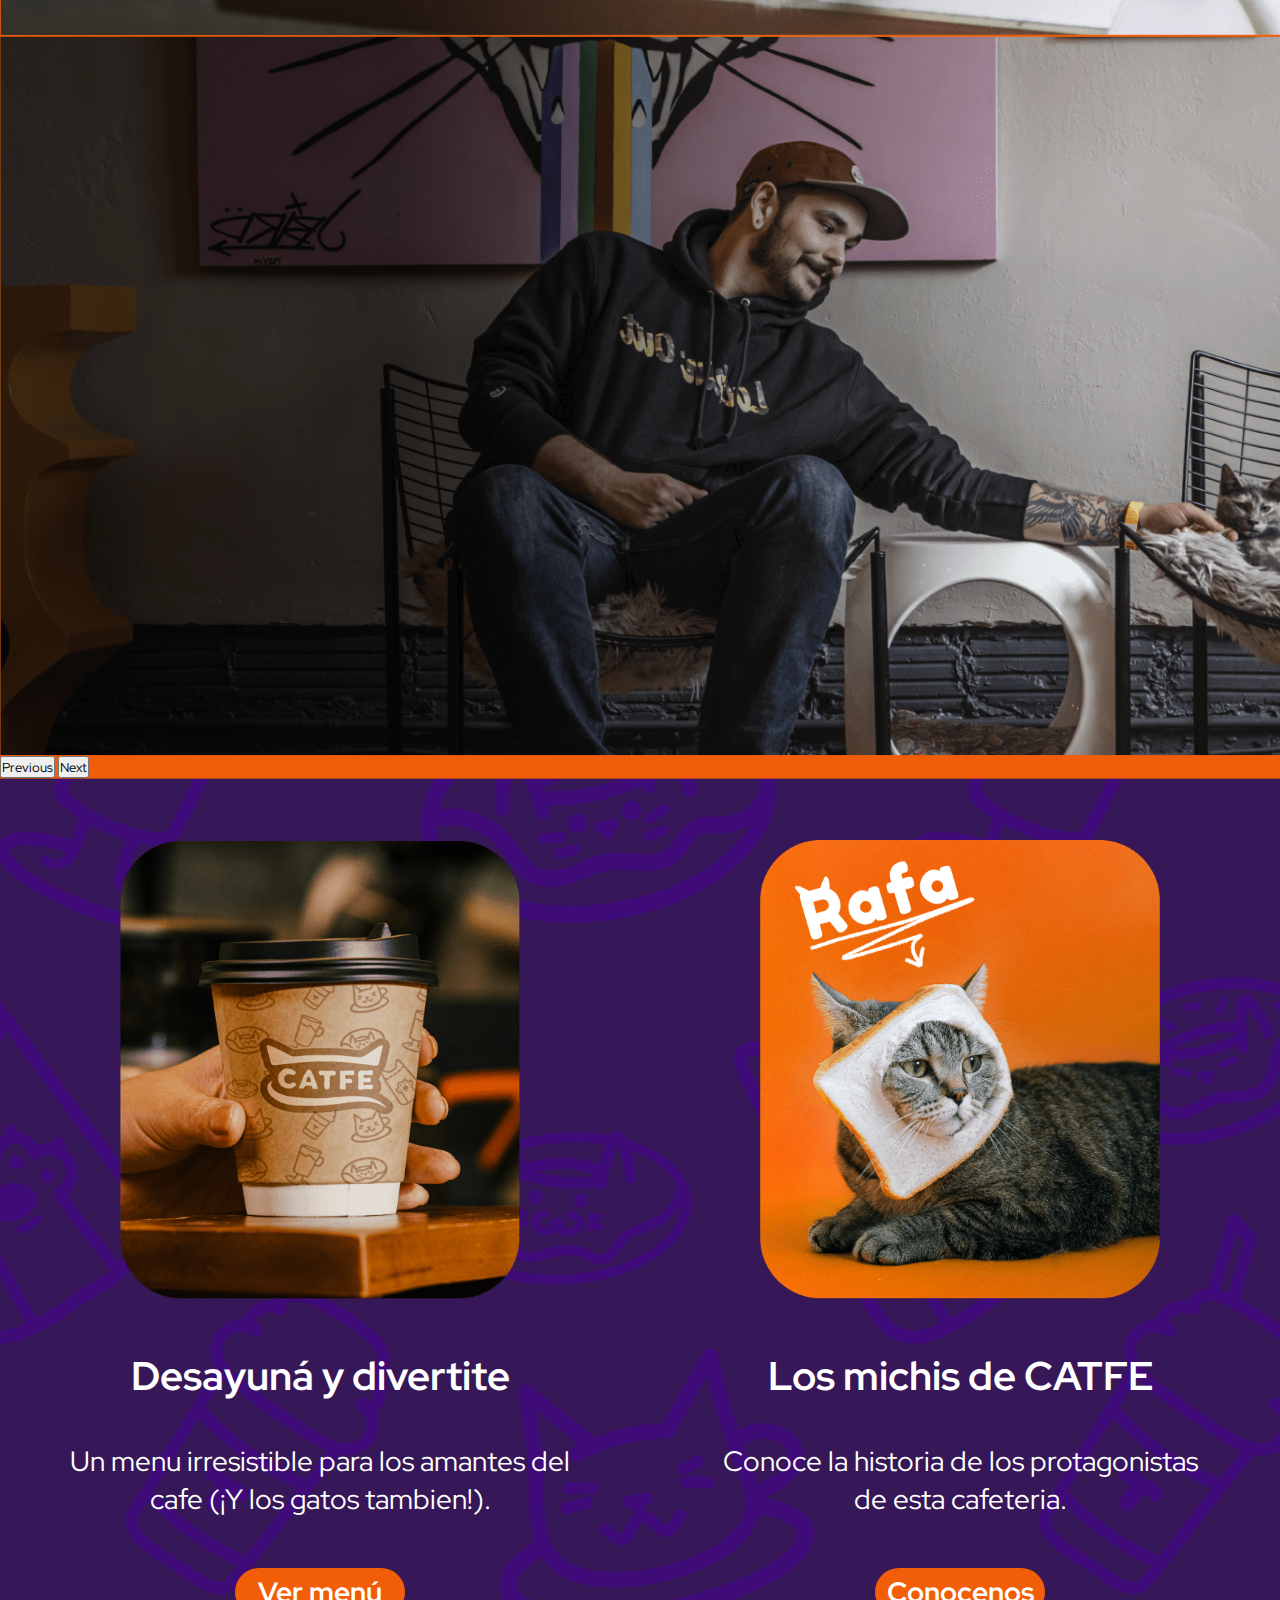
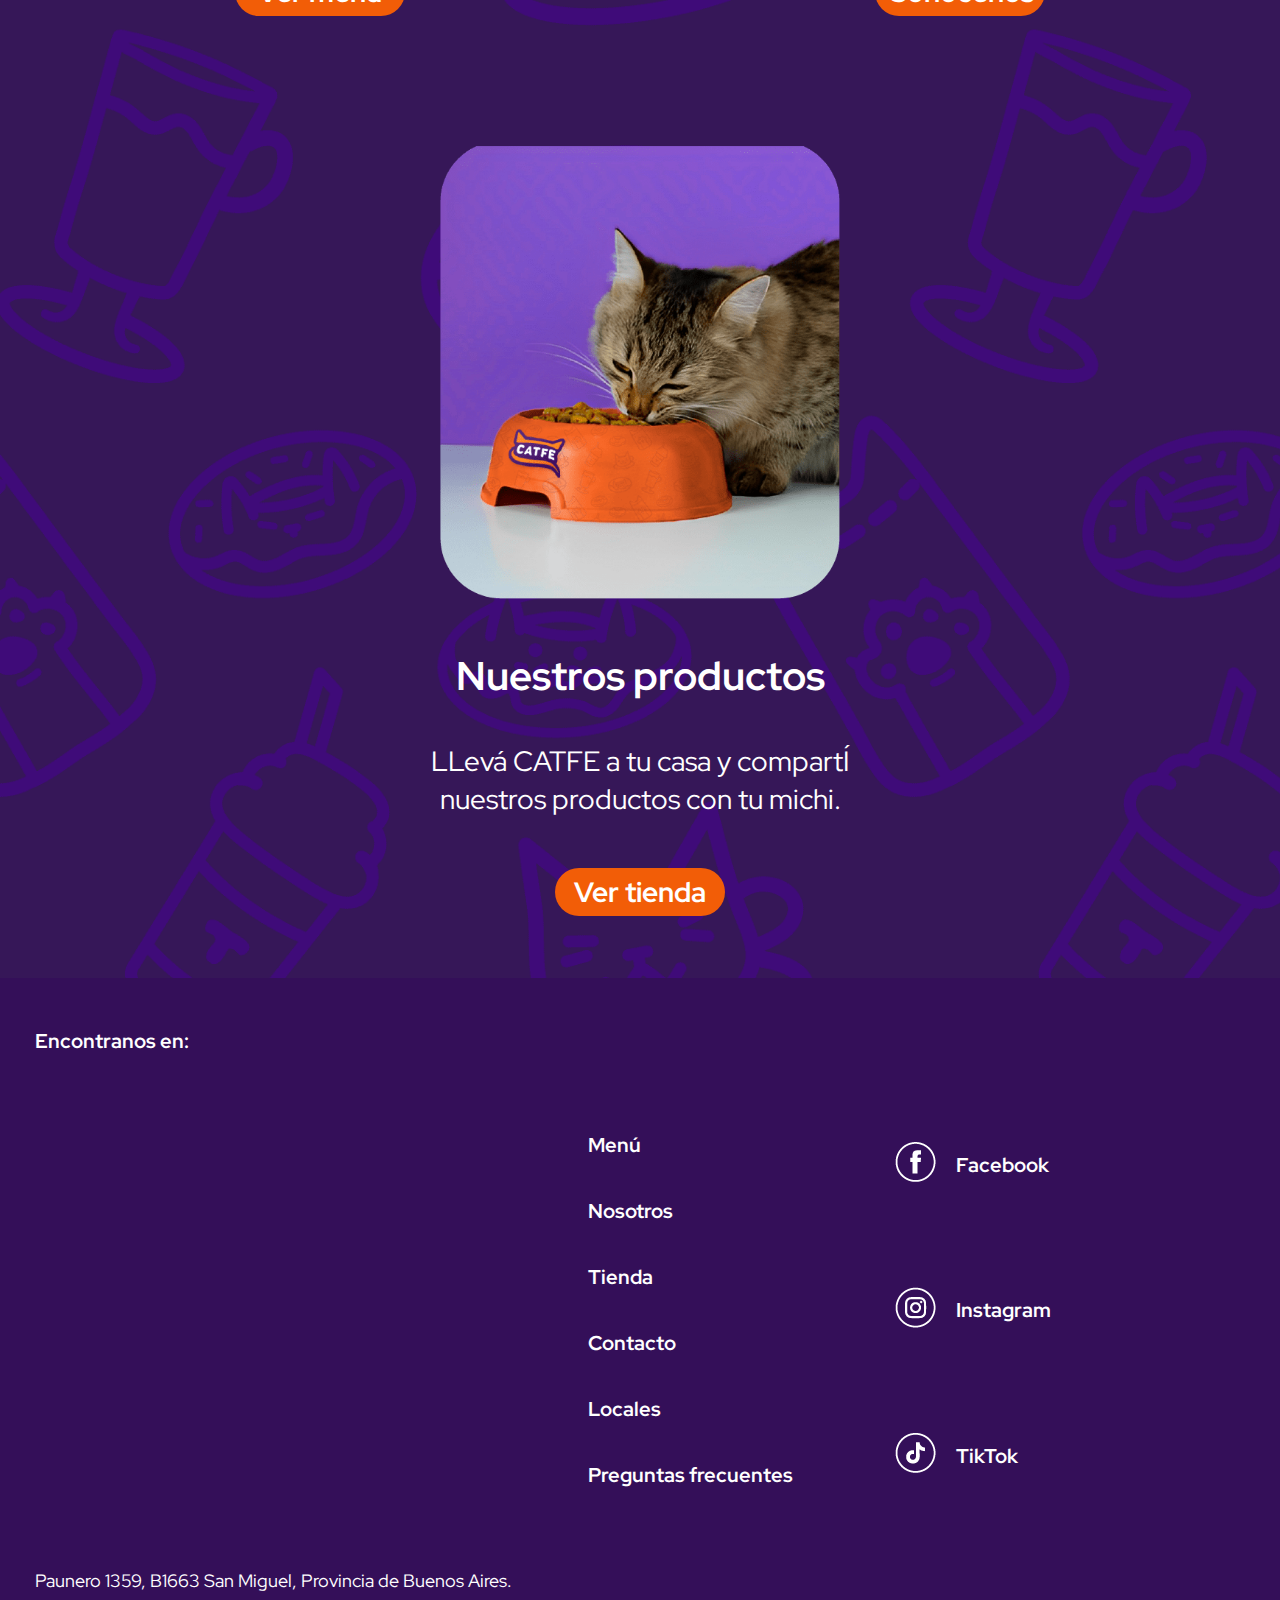
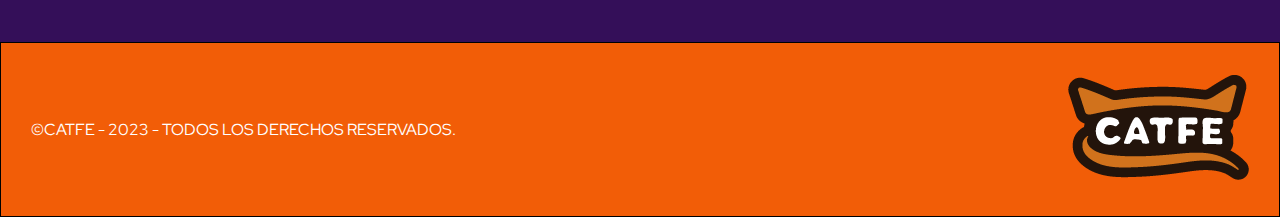
==== commit fa3715a1: "Added assets, change in index and created menu" ====
--- a/index.html
+++ b/index.html
@@ -50,7 +50,9 @@
   </div>
   <div class="overCarousel">
     <div>
-      <img class="logoOverCarousel" src="./assets/catfelogo2.png" alt="catfe logo">
+      <div>
+        <img class="logoOverCarousel" src="./assets/catfelogo2.png" alt="catfe logo">
+      </div>
     </div>
     <div class="textOverCarousel">
       Creamos un espacio cómodo y tematizado con gatos, donde vas a disfrutar de un buen café y la compañía de nuestros
@@ -90,7 +92,7 @@
       </button>
     </div>
   </div>
- 
+
   <div class="cards">
     <div class="cardBox">
       <div class="cardBoxImg">
--- a/css/styles.css
+++ b/css/styles.css
@@ -11,9 +11,12 @@
 
 html {
     max-width: 1920px;
+    padding: 0px 100px;
     margin: 0 auto;
     background-color: #F25D07;
 }
+
+/* Index style */
 
 /* Header style */
 
@@ -232,9 +235,69 @@
     margin: auto 0;
 }
 
-/* Mobile style */
+@media screen and (max-width: 1699px) {
+
+    .cards {
+        height: 1800px;
+        background-repeat: no-repeat;
+        background-size: cover;
+    }
+
+}
 
 @media screen and (max-width: 1499px) {
+
+    html {
+        padding: 0px
+    }
+
+    .cards {
+        height: 1800px;
+        background-repeat: no-repeat;
+        background-size: cover;
+    }
+
+}
+
+@media screen and (max-width: 1199px) {
+
+    .footerUp {
+        flex-direction: column;
+    }
+
+    .mapBox {
+        text-align: center;
+    }
+
+    .locationMap {
+        width: 400px;
+        height: 400px;
+    }
+
+    .locationDescription {
+        margin-bottom: 50px;
+    }
+
+    .footerLinks {
+        text-align: center;
+        margin: 0;
+    }
+
+    .footerLinks ul {
+        padding: 0;
+        margin-bottom: 50px;
+    }
+
+    .footerRedes {
+        text-align: center;
+        margin: 0;
+        padding: 0;
+    }
+
+}
+
+@media screen and (max-width: 999px) {
+
 
     .navRight {
         display: none;
@@ -272,53 +335,6 @@
     }
 
     .cards {
-        height: 1800px;
-        background-repeat: no-repeat;
-        background-size: cover;
-    }
-
-}
-
-@media screen and (max-width: 1199px) {
-
-    .footerUp {
-        flex-direction: column;
-    }
-
-    .mapBox {
-        text-align: center;
-    }
-
-    .locationMap {
-        width: 400px;
-        height: 400px;
-    }
-
-    .locationDescription {
-        margin-bottom: 50px;
-    }
-
-    .footerLinks {
-        text-align: center;
-        margin: 0;
-    }
-
-    .footerLinks ul {
-        padding: 0;
-        margin-bottom: 50px;
-    }
-
-    .footerRedes {
-        text-align: center;
-        margin: 0;
-        padding: 0;
-    }
-
-}
-
-@media screen and (max-width: 999px) {
-
-    .cards {
         padding-top: 1px;
         height: 2200px;
         display: block;
@@ -399,4 +415,152 @@
         height: 330px;
     }
 
+}
+
+/* Menú style */
+.nuestroMenuBox {
+    background-image: url(../assets/fondo-cards.png);
+    height: 287px;
+    text-align: center;
+    background-size: cover;
+    display: flex;
+    justify-content: center;
+    align-items: center;
+    height: 50vh;
+
+}
+
+.nuestroMenuImg {
+    width: 500px;
+}
+
+.menuMain {
+    background-image: url(../assets/fondo-cards.png);
+    background-size: cover;
+}
+
+.menuMainText {
+    color: white;
+    font-weight: bold;
+    text-align: center;
+    font-size: 30px;
+    width: 50vw;
+    margin: 0 auto;
+    padding: 100px 0px;
+}
+
+.productosMain {
+    display: flex;
+    flex-wrap: wrap;
+    justify-content: center;
+}
+
+.productoBox {
+    background-color: #F25D07;
+    border-radius: 50px;
+    width: 300px;
+    height: 300px;
+    margin: 20px;
+    color: white;
+    text-align: center;
+    display: flex;
+    flex-direction: column;
+    justify-content: center;
+    align-items: center;
+    font-weight: bold;
+}
+
+.catfeImg {
+    width: 200px;
+    margin-top: 40px;
+    padding-bottom: 20px;
+}
+
+.catfeDobleImg {
+    width: 200px;
+    padding-bottom: 10px;
+}
+
+.catpuccinoImg {
+    width: 170px;
+    margin-top: -20px;
+    padding-bottom: 15px;
+}
+
+.submarinoImg {
+    width: 100px;
+    margin-top: -15px;
+    padding-bottom: 20px;
+}
+
+.milkshakeFrutillaImg {
+    width: 100px;
+}
+
+.milkshakeChocoImg {
+    width: 100px;
+    margin-top: 25px;
+    padding-bottom: 10px;
+}
+
+.milkshakeDdlImg {
+    width: 100px;
+}
+
+.teDeHierbasImg {
+    width: 200px;
+    margin-top: 35px;
+    padding-bottom: 30px;
+}
+
+.tostaditosImg {
+    width: 250px;
+    margin-top: 50px;
+    padding-bottom: 30px;
+}
+
+.medialunasImg {
+    width: 250px;
+    margin-top: 50px;
+    padding-bottom: 30px;
+}
+
+.browniesImg {
+    width: 250px;
+    margin-top: 50px;
+    padding-bottom: 30px;
+}
+
+.donasImg {
+    width: 200px;
+    padding-bottom: 20px;
+}
+
+.alfajoresImg {
+    width: 250px;
+    padding-bottom: 40px;
+}
+
+.tortasImg {
+    width: 250px;
+    margin-top: 25px;
+    padding-bottom: 30px;
+}
+
+@media screen and (max-width: 964px) {
+
+    .nuestroMenuBox {
+        height: 287px;
+        height: 50vh;
+    }
+
+    .nuestroMenuImg {
+        width: 50vw;
+    }
+
+    .menuMainText {
+        font-size: 30px;
+        width: 80vw;
+    }
+
 }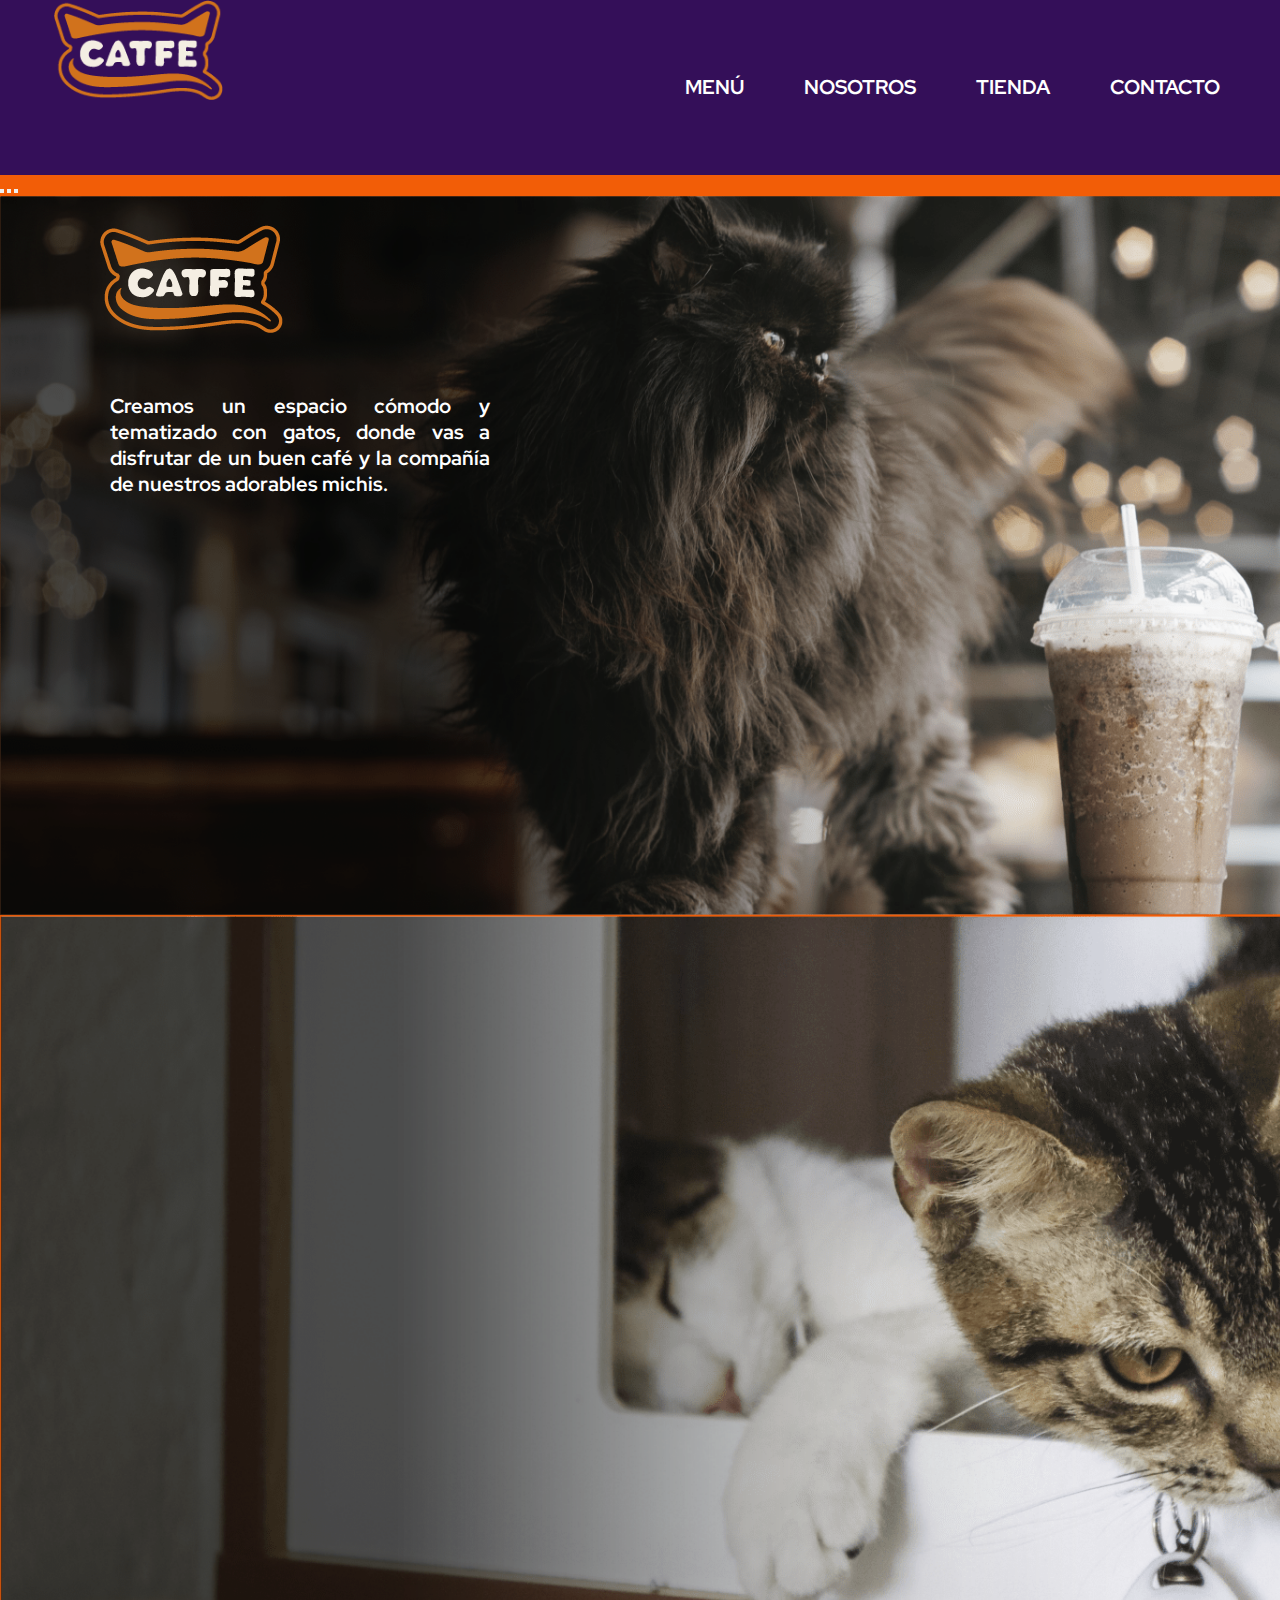
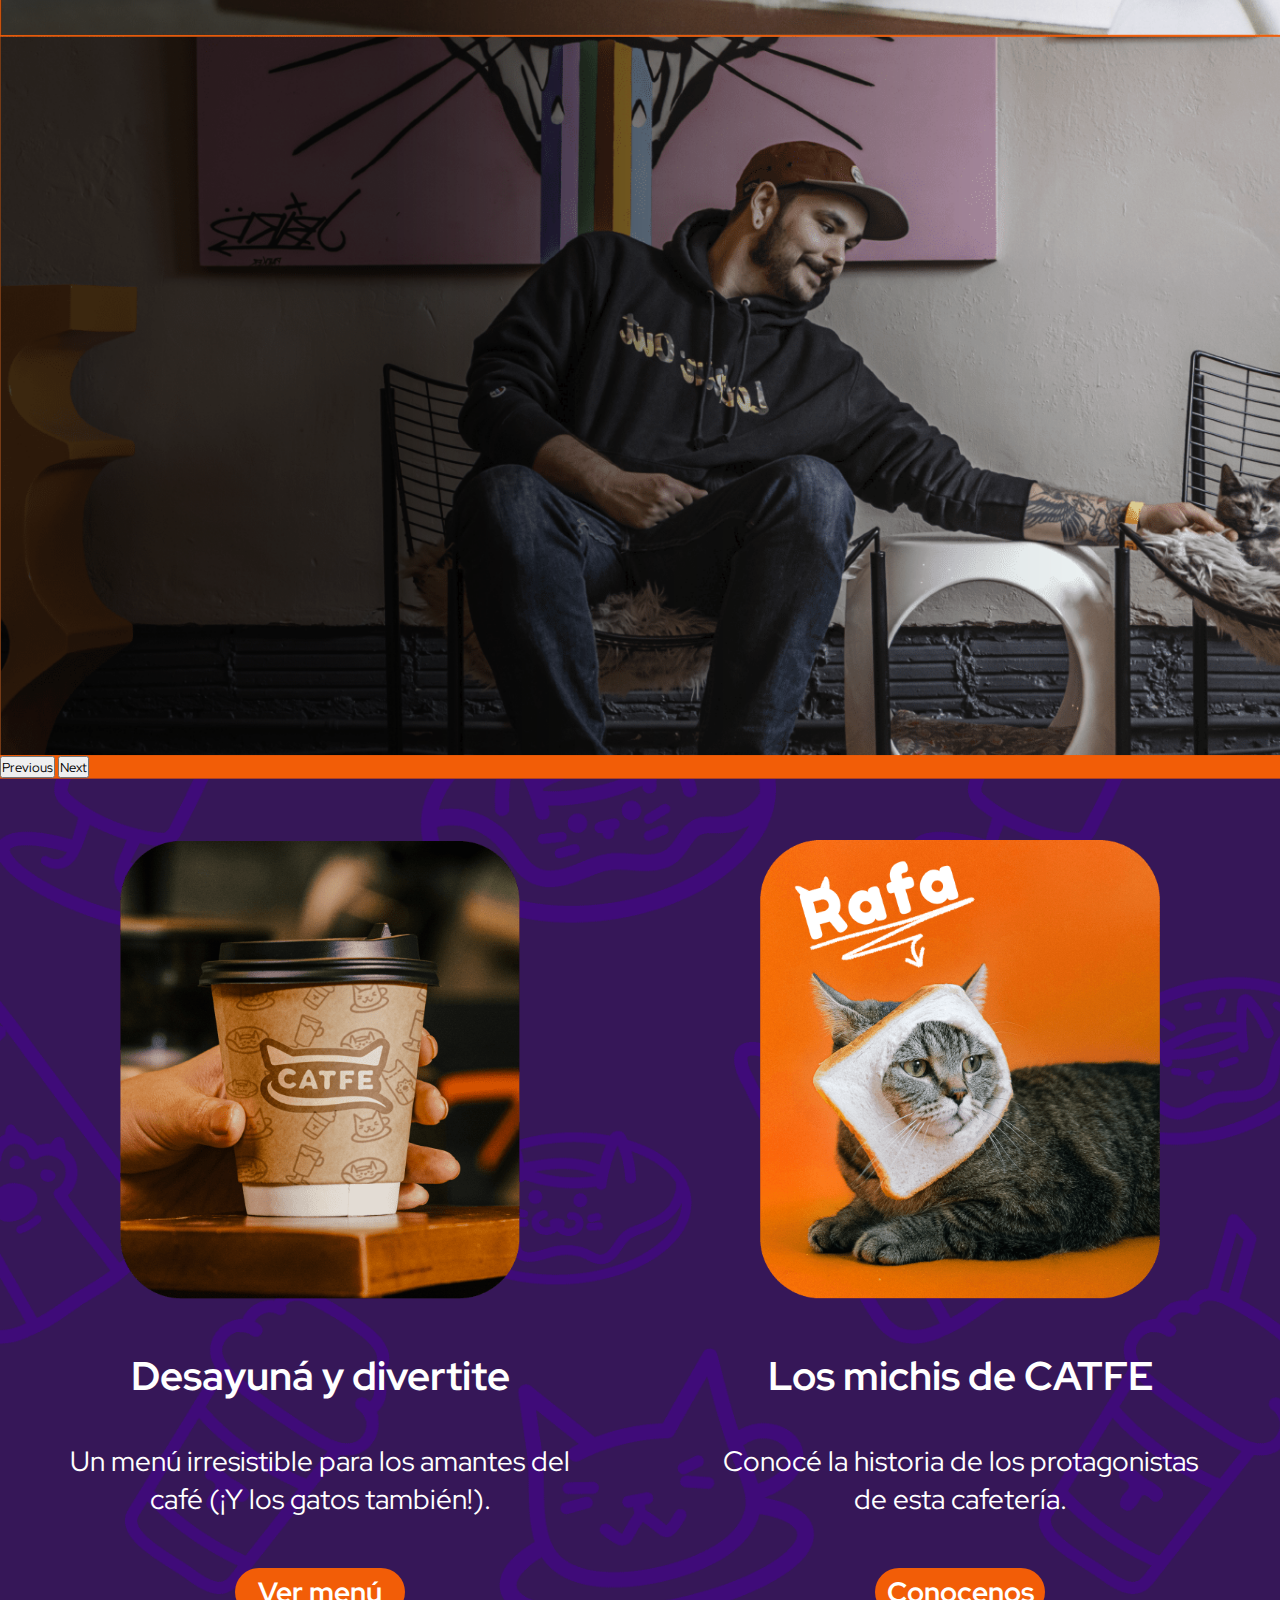
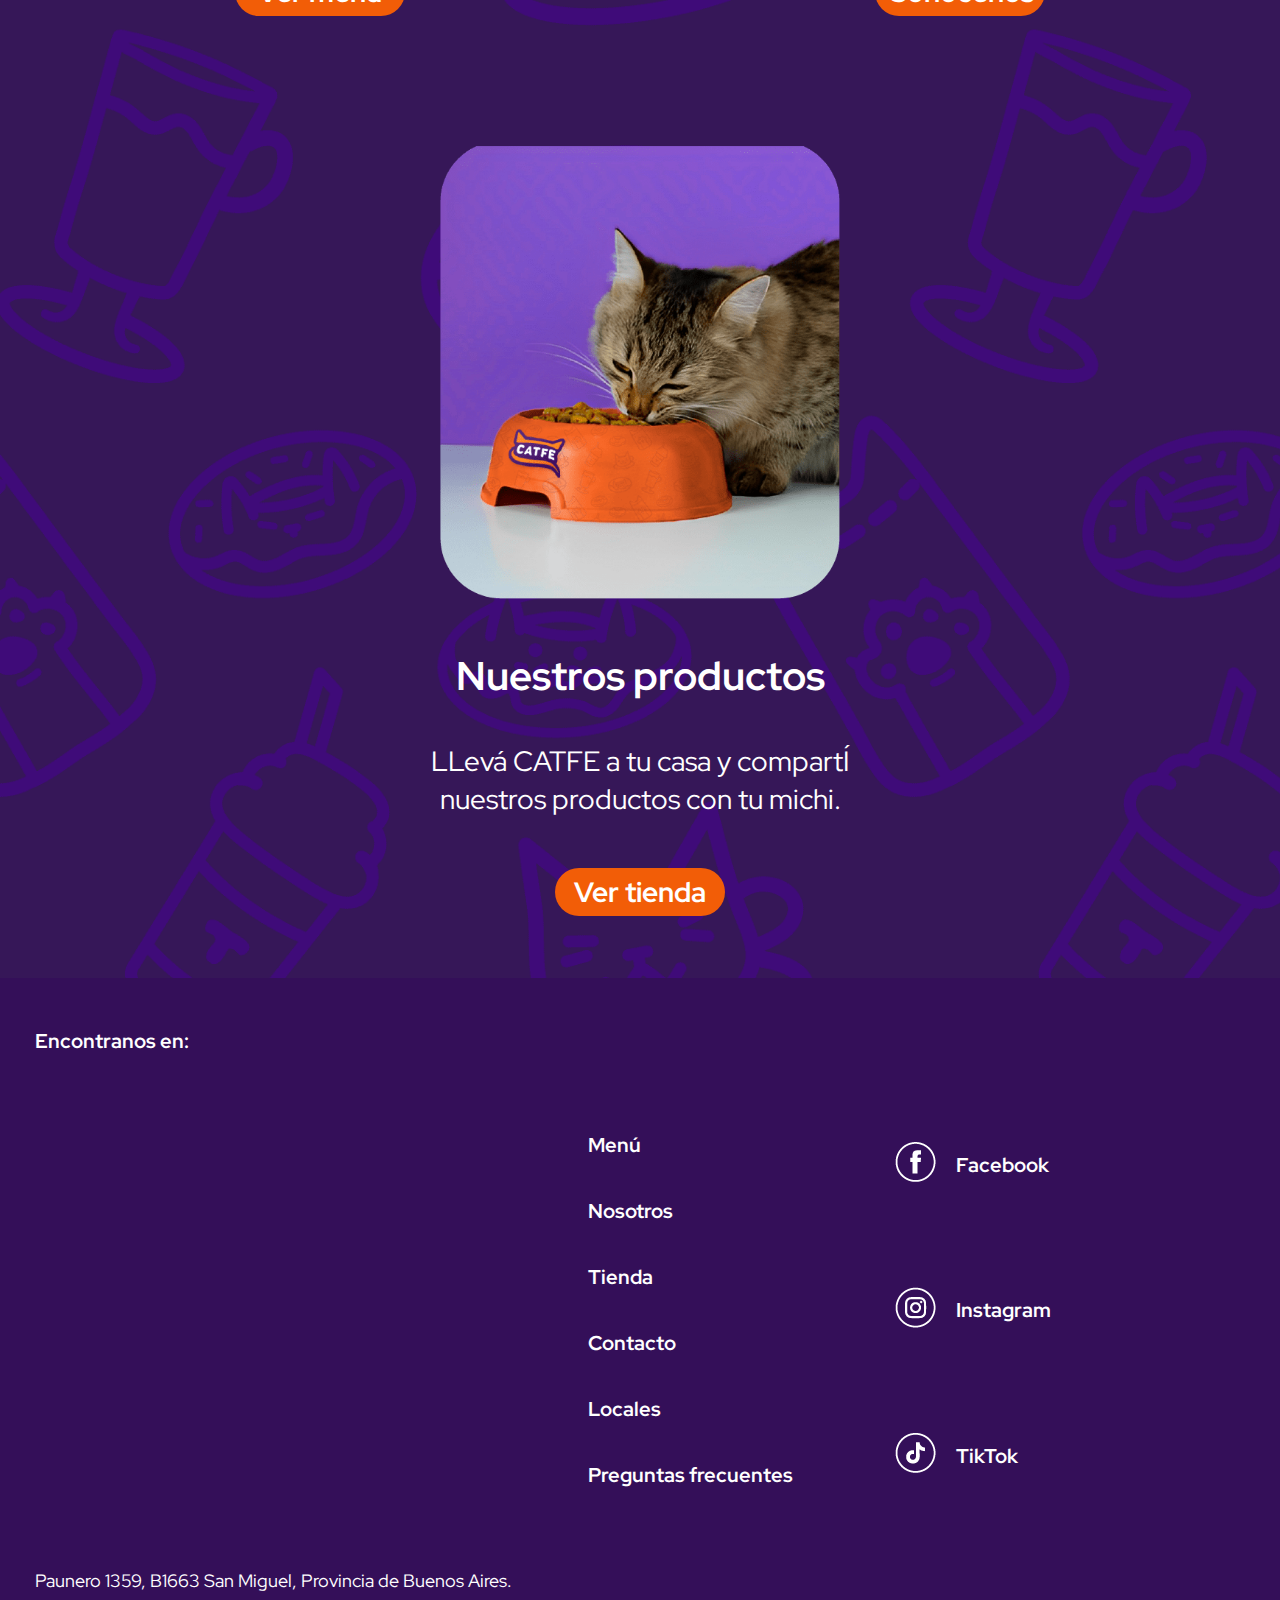
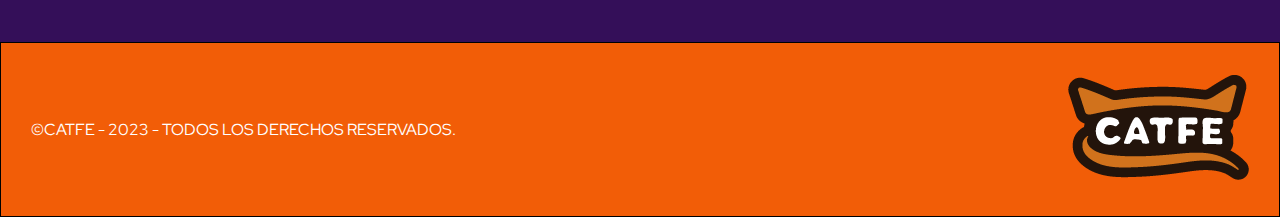
==== commit 0258dd9a: "Corrección ortográfica" ====
--- a/index.html
+++ b/index.html
@@ -102,7 +102,7 @@
         Desayuná y divertite
       </div>
       <div class="cardText">
-        Un menu irresistible para los amantes del cafe (¡Y los gatos tambien!).
+        Un menú irresistible para los amantes del café (¡Y los gatos también!).
       </div>
       <div class="cardButton">
         <a href="./pages/menu.html">Ver menú</a>
@@ -116,7 +116,7 @@
         Los michis de CATFE
       </div>
       <div class="cardText">
-        Conoce la historia de los protagonistas de esta cafeteria.
+        Conocé la historia de los protagonistas de esta cafetería.
       </div>
       <div class="cardButton">
         <a href="./pages/nosotros.html">Conocenos</a>
--- a/css/styles.css
+++ b/css/styles.css
@@ -313,10 +313,10 @@
     .responsiveMenu {
         display: block;
         position: absolute;
-        z-index: 1;
+        z-index: 2;
         background-color: #F25D07;
         width: 100vw;
-        height: 100vh;
+        height: 700px;
         text-align: center;
         left: -100%;
         transition: all 0.5s;
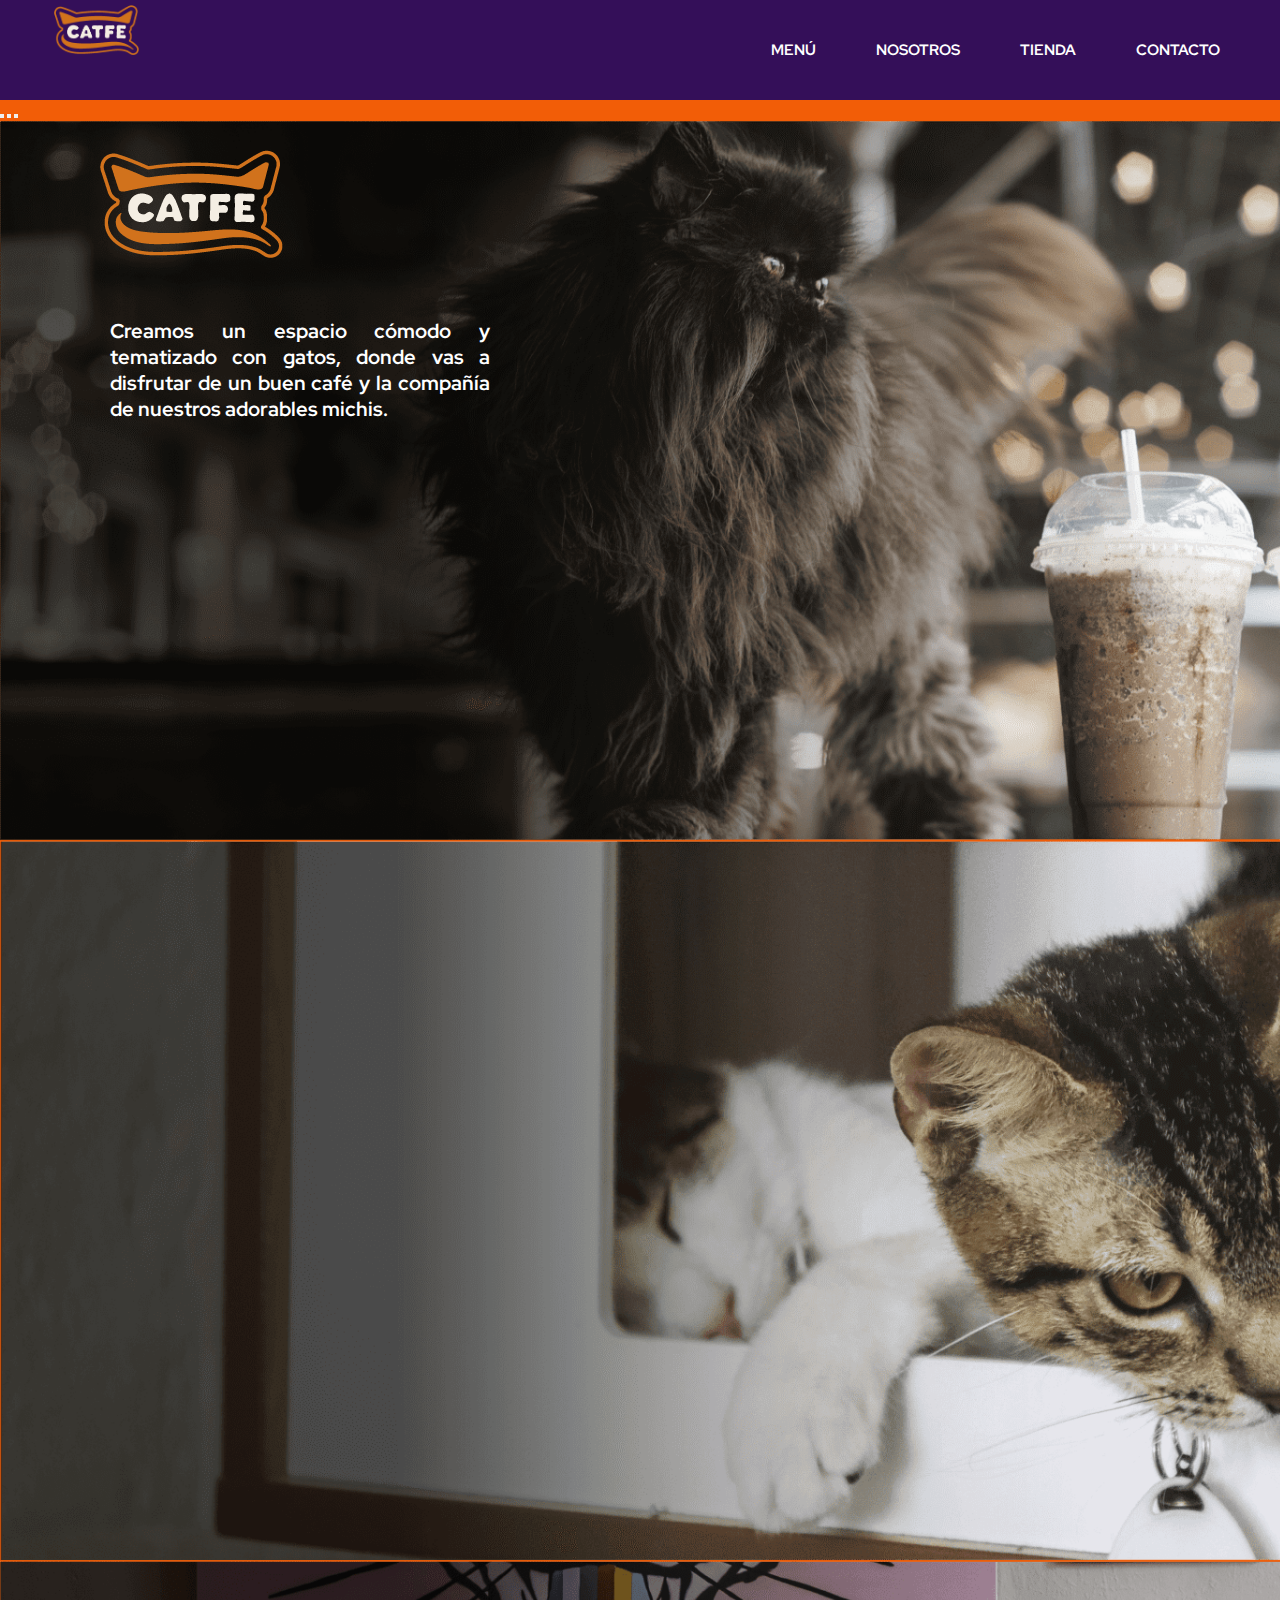
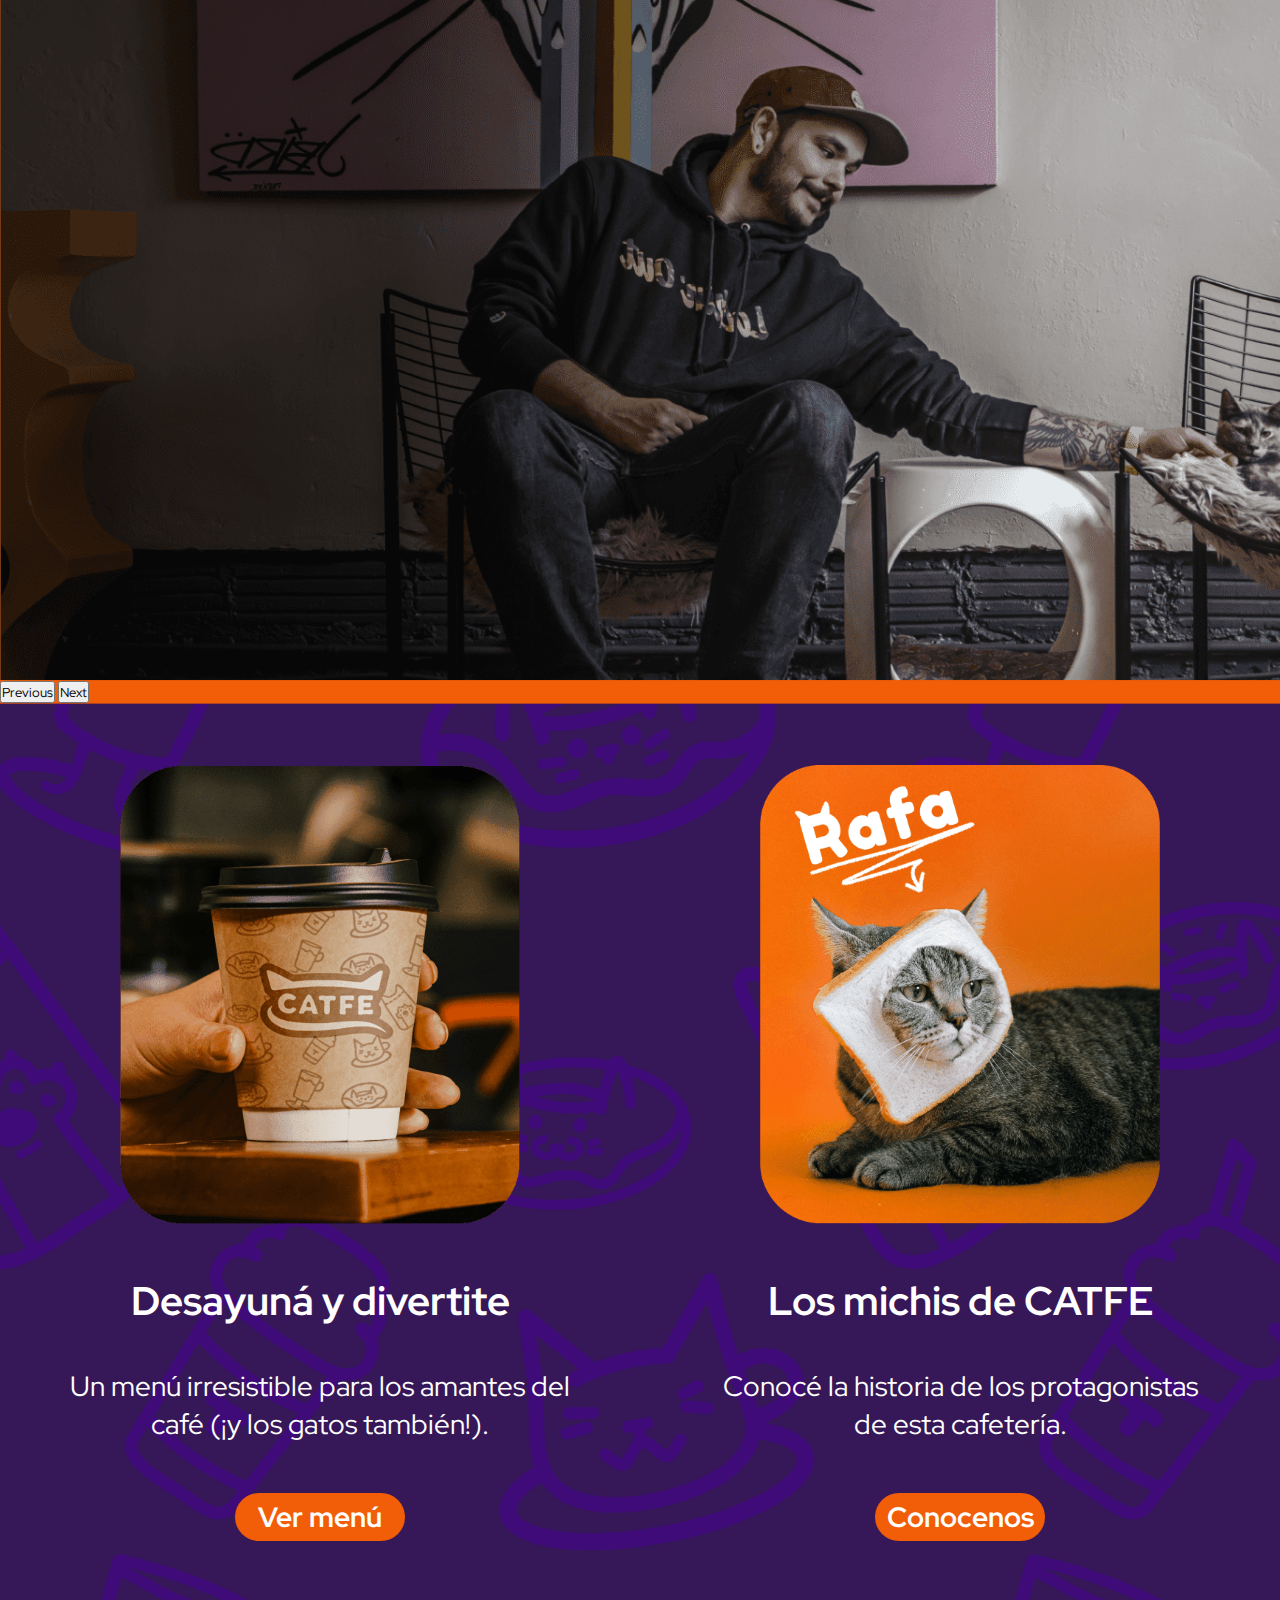
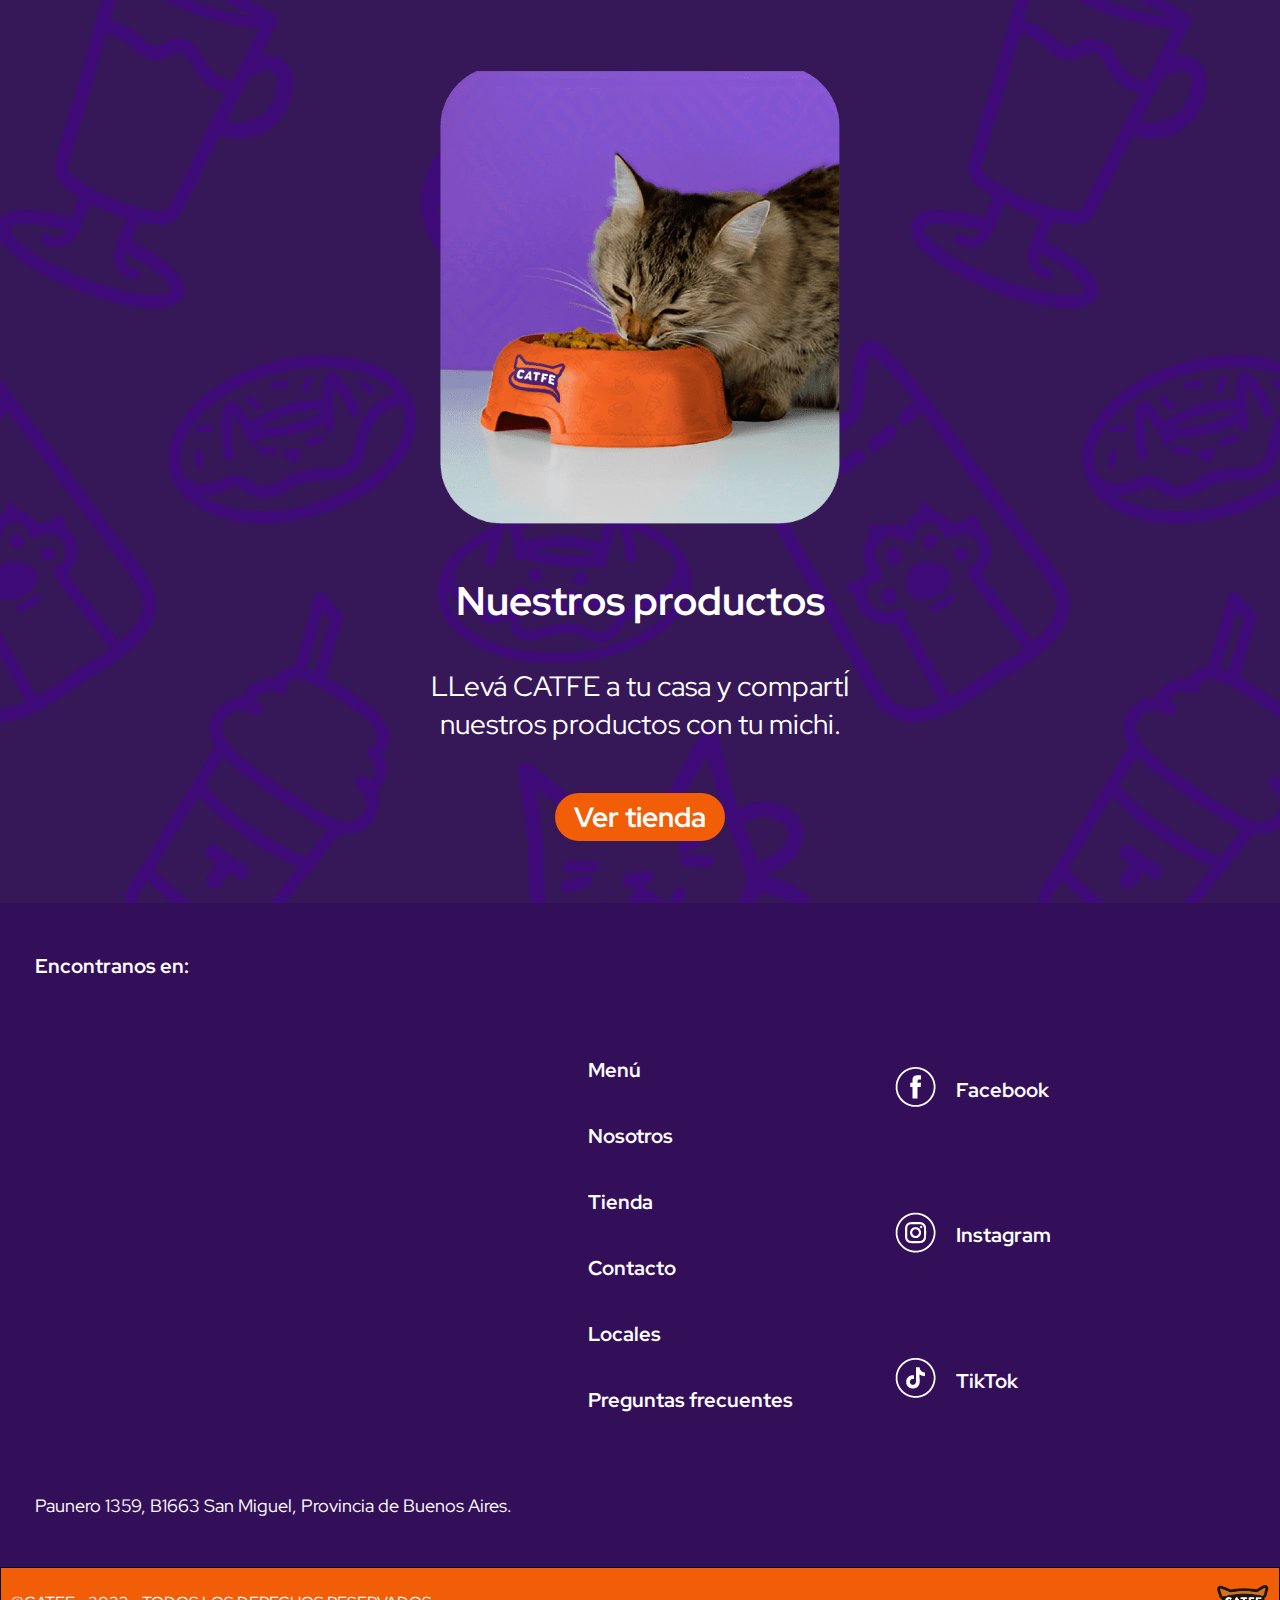
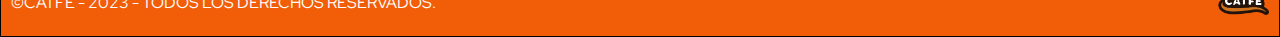
==== commit c5eb5377: "Minor fix" ====
--- a/index.html
+++ b/index.html
@@ -102,7 +102,7 @@
         Desayuná y divertite
       </div>
       <div class="cardText">
-        Un menú irresistible para los amantes del café (¡Y los gatos también!).
+        Un menú irresistible para los amantes del café (¡y los gatos también!).
       </div>
       <div class="cardButton">
         <a href="./pages/menu.html">Ver menú</a>
--- a/css/styles.css
+++ b/css/styles.css
@@ -22,8 +22,8 @@
 
 header {
     background-color: #340F59;
-    height: 175px;
-    z-index: 1;
+    height: 100px;
+    z-index: 100;
 }
 
 nav {
@@ -33,12 +33,12 @@
 
 .headerLogo {
     height: 68px;
-    line-height: 175px;
+    line-height: 100px;
     padding-left: 54px;
 }
 
 .headerLogoImg {
-    height: 100px;
+    height: 50px;
 }
 
 nav div ul {
@@ -47,14 +47,14 @@
 }
 
 .navBarItem {
-    line-height: 175px;
+    line-height: 100px;
     padding-left: 30px;
     padding-right: 30px;
 }
 
 nav div ul li a {
     color: white;
-    font-size: 20px;
+    font-size: 15px;
     text-decoration: none;
     font-weight: bold;
 }
@@ -223,8 +223,8 @@
     background-color: #F25D07;
     color: white;
     border: solid 1px black;
-    height: 175px;
-    padding: 30px;
+    height: 70px;
+    padding: 0 10px;
 }
 
 .footerDownLeft {
@@ -233,6 +233,10 @@
 
 .footerDownRight {
     margin: auto 0;
+}
+
+.footerLogo {
+    height: 30px;
 }
 
 @media screen and (max-width: 1699px) {
@@ -305,33 +309,38 @@
 
     .bars {
         display: block;
-        font-size: 50px;
-        line-height: 175px;
+        font-size: 30px;
+        line-height: 100px;
         margin-right: 50px;
+    }
+
+    .responsiveMenu ul {
+        margin-left: -15px;
     }
 
     .responsiveMenu {
         display: block;
         position: absolute;
+        margin-top: 100px;
         z-index: 2;
         background-color: #F25D07;
         width: 100vw;
-        height: 700px;
+        height: 430px;
         text-align: center;
-        left: -100%;
+        top: -150%;
         transition: all 0.5s;
     }
 
     #check:checked+.responsiveMenu {
-        left: 0%;
+        top: 0%;
     }
 
     .responsiveMenu ul li a {
         text-decoration: none;
         color: white;
-        font-size: 30px;
+        font-size: 20px;
         font-weight: bold;
-        line-height: 160px;
+        line-height: 110px;
     }
 
     .cards {
@@ -362,11 +371,6 @@
     .cardButton {
         width: 120px;
         font-size: 18px;
-    }
-
-    .footerLogo {
-        height: 70px;
-        padding-left: 50px;
     }
 
     .headerLogoImg {
@@ -563,4 +567,136 @@
         width: 80vw;
     }
 
+}
+
+/* Nosotros */
+
+.nosotrosMain {
+    background-image: url(../assets/fondo-cards.png);
+    background-size: cover;
+}
+
+.nosotrosBoxImg {
+    background-image: url(../assets/NosotrosImg.png);
+    height: 70vh;
+    background-size: cover;
+}
+
+.historiaBox {
+    text-align: center;
+}
+
+.historiaImg {
+    padding: 100px 0px;
+    width: 500px;
+}
+
+.historiaText {
+    color: white;
+    text-align: justify;
+    width: 60vw;
+    margin: 0 auto;
+    font-size: 30px;
+    padding-bottom: 100px;
+}
+
+.losMichisTitleBox {
+    text-align: center;
+}
+
+.losMichisTitleImg {
+    width: 1000px;
+}
+
+.michisBox {
+    display: flex;
+    justify-content: center;
+    padding: 100px;
+    padding-bottom: 0px;
+    flex-wrap: wrap;
+}
+
+.cardMichi {
+    padding: 0px 50px;
+    padding-bottom: 50px;
+}
+
+.cardButtonMichi {
+    color: white;
+    text-align: center;
+    margin: 50px auto;
+    background-color: #F25D07;
+    font-size: 30px;
+    width: 150px;
+    border-radius: 50px;
+    padding: 10px;
+    font-weight: bold;
+}
+
+@media screen and (max-width: 1160px) {
+
+    .nosotrosBoxImg {
+        height: 50vh;
+    }
+
+}
+
+@media screen and (max-width: 1499px) {
+    .historiaText {
+        width: 75vw;
+    }
+}
+
+@media screen and (max-width: 1120px) {
+
+    .historiaImg {
+        width: 45vw;
+    }
+
+    .losMichisTitleImg {
+        width: 90vw;
+    }
+
+    .historiaText {
+        font-size: 25px;
+    }
+
+}
+
+@media screen and (max-width: 860px) {
+
+    .nosotrosBoxImg {
+        height: 35vh;
+    }
+
+}
+
+@media screen and (max-width: 620px) {
+
+    .nosotrosBoxImg {
+        height: 30vh;
+    }
+
+}
+
+@media screen and (max-width: 500px) {
+
+    .historiaText {
+        font-size: 20px;
+    }
+
+
+    .michiImg {
+        width: 80vw;
+    }
+
+    .cardButtonMichi {
+        font-size: 25px;
+    }
+
+    .cardMichi {
+        padding: 0px
+    }
+
+
 }